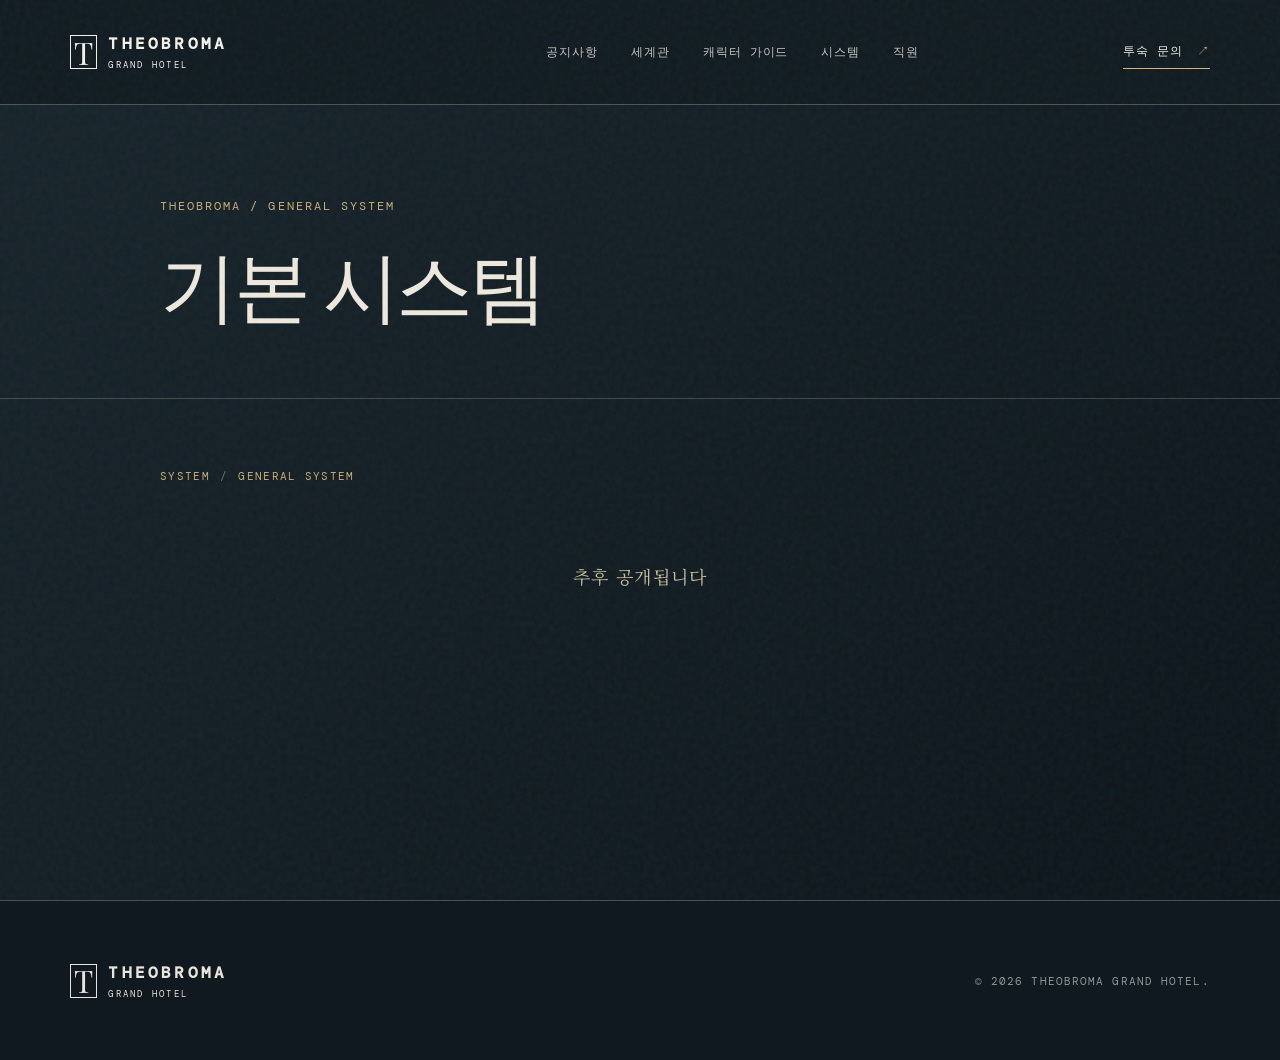
==== basic-system.html @ 0713b714 "Update guide directory and system navigation" ====
<!doctype html>
<html lang="ko">
  <head><meta charset="UTF-8" /><meta name="viewport" content="width=device-width, initial-scale=1.0" /><title>기본 시스템 | THEOBROMA</title><link rel="preconnect" href="https://fonts.googleapis.com" /><link rel="preconnect" href="https://fonts.gstatic.com" crossorigin /><link href="https://fonts.googleapis.com/css2?family=DM+Mono:wght@400;500&family=Noto+Serif+KR:wght@400;500;600;700&family=Playfair+Display:ital,wght@0,500;0,600;0,700;1,500&display=swap" rel="stylesheet" /><link rel="stylesheet" href="style.css" /></head>
  <body><div class="page-noise"></div><header class="site-header sub-header"><a class="brand" href="index.html"><span class="brand-mark">T</span><span class="brand-name">THEOBROMA</span><span class="brand-sub">GRAND HOTEL</span></a><button class="menu-toggle" aria-label="메뉴 열기" aria-expanded="false"><span></span><span></span></button><nav class="desktop-nav"><a href="notice.html">공지사항</a><a href="world.html">세계관</a><a href="system.html">시스템</a><a href="guests.html">직원</a></nav><a class="header-cta" href="https://x.com/H_Theobroma" target="_blank" rel="noreferrer">투숙 문의 <span>↗</span></a></header><main class="subpage"><section class="sub-hero"><p class="section-label">THEOBROMA / GENERAL SYSTEM</p><h1>기본 시스템</h1></section><section class="content-shell"><p class="sub-nav"><a href="system.html">SYSTEM</a><span>/</span>GENERAL SYSTEM</p><p class="staff-coming-soon">추후 공개됩니다</p></section></main><footer><a class="brand footer-brand" href="index.html"><span class="brand-mark">T</span><span class="brand-name">THEOBROMA</span><span class="brand-sub">GRAND HOTEL</span></a><p>© 2026 THEOBROMA GRAND HOTEL.</p></footer><script src="script.js"></script></body>
</html>
---- style.css ----
:root{--ink:#132027;--night:#101b21;--deep:#0b1419;--paper:#e9e3d7;--gold:#b99a63;--pale:#f4efe5;--line:rgba(234,229,218,.28)}*{box-sizing:border-box}html{scroll-behavior:smooth}body{margin:0;background:var(--paper);color:var(--ink);font-family:'Noto Serif KR',serif}.page-noise{position:fixed;inset:0;z-index:20;pointer-events:none;opacity:.045;background-image:url("data:image/svg+xml,%3Csvg viewBox='0 0 180 180' xmlns='http://www.w3.org/2000/svg'%3E%3Cfilter id='n'%3E%3CfeTurbulence type='fractalNoise' baseFrequency='.9' numOctaves='4' stitchTiles='stitch'/%3E%3C/filter%3E%3Crect width='100%25' height='100%25' filter='url(%23n)'/%3E%3C/svg%3E")}.site-header{height:105px;padding:0 5.5vw;display:flex;align-items:center;justify-content:space-between;position:absolute;z-index:4;width:100%;color:#f5f1e9;border-bottom:1px solid var(--line)}.sub-header{position:relative;background:var(--night)}.brand{text-decoration:none;color:inherit;display:grid;grid-template-columns:28px auto;column-gap:10px;align-items:center;line-height:1}.brand-mark{grid-row:1/3;font-family:'Playfair Display',serif;font-size:31px;border:1px solid currentColor;width:27px;height:34px;display:grid;place-items:center}.brand-name{font:600 15px 'DM Mono',monospace;letter-spacing:.2em}.brand-sub{font:400 7px 'DM Mono',monospace;letter-spacing:.25em;margin-top:5px}.desktop-nav{display:flex;gap:33px;margin-left:9vw}.desktop-nav a,.header-cta,footer a{font:400 11px 'DM Mono',monospace;letter-spacing:.08em;color:inherit;text-decoration:none}.desktop-nav a{opacity:.8}.header-cta{border-bottom:1px solid #cfb77c;padding:8px 0}.header-cta span{color:#cfb77c;margin-left:6px}.hero{height:min(810px,100vh);min-height:650px;position:relative;isolation:isolate;color:#f7f4ed;overflow:hidden;background:radial-gradient(ellipse at 72% 52%,#6b5131 0,#332c27 22%,transparent 47%),linear-gradient(112deg,#07131c 0%,#17232a 48%,#121a1e 100%)}.hero:before{content:'';position:absolute;inset:0;background:linear-gradient(90deg,rgba(4,11,17,.76),rgba(6,13,17,.24) 65%,rgba(4,11,17,.45)),linear-gradient(0deg,rgba(5,12,17,.76),transparent 38%);z-index:-1}.hero-architecture{position:absolute;right:-3vw;bottom:0;width:61vw;height:72%;display:flex;gap:1.15vw;align-items:end;opacity:.72;filter:drop-shadow(-20px 0 25px #04080b)}.hero-architecture:before{content:'';position:absolute;inset:0 0 0 3%;background:repeating-linear-gradient(90deg,transparent 0 6.2%,rgba(11,15,16,.9) 6.3% 7.5%),linear-gradient(90deg,#3c3a32,#1d2424 42%,#50432d 78%,#242827);clip-path:polygon(0 17%,7% 8%,13% 17%,17% 0,24% 17%,31% 7%,38% 17%,46% 1%,53% 17%,61% 7%,68% 17%,77% 2%,84% 17%,91% 7%,100% 16%,100% 100%,0 100%)}.hero-architecture i{height:65%;width:2.3%;z-index:1;margin-bottom:9%;background:#c49a55;box-shadow:0 0 11px #d7a956,0 0 25px #a87426;opacity:.7}.hero-architecture i:nth-child(2),.hero-architecture i:nth-child(5){height:48%}.hero-architecture i:nth-child(3){height:76%}.hero-glow{position:absolute;right:23%;bottom:-14%;width:35vw;height:35vw;border-radius:50%;background:#bd8950;filter:blur(90px);opacity:.16;z-index:-1}.hero-content{position:absolute;left:12.5vw;top:28.5%;z-index:1}.eyebrow,.section-label,.chapter-kicker{font:400 10px 'DM Mono',monospace;letter-spacing:.17em}.eyebrow{color:#d7c293;margin-bottom:24px}.hero h1,.intro-copy h2,.visit-section h2,.sub-hero h1{font:500 clamp(48px,6.5vw,94px)/.98 'Playfair Display',serif;letter-spacing:-.045em;margin:0}.hero h1 em,.intro-copy em,.visit-section em{font-weight:500}.hero-copy{font-size:14px;line-height:2;margin:31px 0;color:#dedbd2}.text-link{display:inline-flex;gap:25px;align-items:center;color:inherit;text-decoration:none;font:400 11px 'DM Mono',monospace;letter-spacing:.08em;border-bottom:1px solid currentColor;padding-bottom:9px}.text-link span{font-size:17px}.hero-bottom{position:absolute;bottom:27px;left:5.5vw;right:5.5vw;display:flex;justify-content:space-between;align-items:center;font:400 9px 'DM Mono',monospace;letter-spacing:.12em;color:#d4d0c8}.scroll-cue{display:flex;align-items:center;gap:10px}.scroll-cue span{width:48px;height:1px;background:#d4d0c8}.reservation{background:#16232b;color:#ece8dd;padding:30px 5.5vw 34px;display:flex;align-items:end;gap:7vw}.reservation-intro{min-width:180px;font:400 9px 'DM Mono',monospace;letter-spacing:.16em;color:#d5be8a}.ornament{font-size:19px}.reservation-grid{display:flex;flex:1;gap:24px}.field{color:#f4f0e7;text-decoration:none;border-bottom:1px solid rgba(255,255,255,.32);padding:6px 0 12px;flex:1;position:relative}.field small{display:block;font:400 8px 'DM Mono',monospace;letter-spacing:.12em;color:#b9c0bd;margin-bottom:7px}.field strong{font-weight:400;font-size:13px}.field span{position:absolute;right:2px;bottom:11px}.reserve-button{display:flex;align-items:center;justify-content:center;text-decoration:none;padding:0 24px;background:#c2a46d;color:#132029;font:500 10px 'DM Mono',monospace;letter-spacing:.1em;min-height:51px}.reserve-button span{font-size:15px;margin-left:12px}.intro-section{padding:148px 12.5vw 130px}.section-label{margin:0;color:#8a795c}.intro-copy{display:grid;grid-template-columns:1.5fr .62fr;gap:8vw;align-items:end;margin:35px 0 80px}.intro-copy h2{color:#15222a;font-size:clamp(39px,5.2vw,76px)}.intro-copy>p{font-size:14px;line-height:2;color:#595d59;margin:0 0 7px}.image-grid{display:grid;grid-template-columns:1.22fr .78fr;gap:22px}.feature-card{height:510px;position:relative;overflow:hidden;color:#f5f1e8;padding:24px;background-color:#283137;isolation:isolate;text-decoration:none}.feature-card:before{content:'';position:absolute;inset:0;z-index:-1;transition:transform .7s ease}.room-card:before{background:radial-gradient(ellipse at 55% 35%,rgba(209,177,121,.5),transparent 27%),linear-gradient(135deg,transparent 43%,rgba(22,18,15,.6)),repeating-linear-gradient(90deg,rgba(0,0,0,.11) 0 1px,transparent 1px 39px),linear-gradient(125deg,#18242a 5%,#5b4a37 46%,#1c282a 100%);transform:scale(1.01)}.salon-card:before{background:radial-gradient(ellipse at 50% 22%,rgba(237,189,91,.48),transparent 18%),repeating-linear-gradient(90deg,rgba(4,9,10,.32) 0 14px,transparent 15px 48px),linear-gradient(0deg,#111b20,#6d5031 57%,#242e2f)}.feature-card:hover:before{transform:scale(1.06)}.card-label{display:flex;gap:14px;align-items:center;font:400 9px 'DM Mono',monospace;letter-spacing:.13em}.card-label span{color:#d3b67b}.card-label b{font-weight:400}.card-title{position:absolute;bottom:27px;font:500 37px/.98 'Playfair Display',serif;letter-spacing:-.03em}.card-title i{font:300 20px 'DM Mono',monospace;color:#d5bc82;margin-left:13px;font-style:normal}.lore-section{background:#17242b;color:#eee9de;padding:115px 12.5vw 130px}.lore-heading{display:flex;justify-content:space-between;align-items:end;border-bottom:1px solid rgba(234,229,218,.3);padding-bottom:27px}.lore-heading .section-label{color:#d0b682}.lore-heading>p:last-child{font:500 22px 'Playfair Display',serif;margin:0;color:#ded4c3}.lore-grid{display:grid;grid-template-columns:repeat(3,1fr);gap:40px;padding-top:44px}.lore-grid article{border-top:1px solid rgba(234,229,218,.23);padding-top:18px}.lore-grid span{font:400 13px 'DM Mono',monospace;color:#c5a970}.lore-grid h3{font:500 25px 'Playfair Display',serif;margin:38px 0 15px}.lore-grid p{font-size:13px;line-height:2;color:#c4c7c1;margin:0}.quote-section{background:#b29461;color:#172229;text-align:center;padding:122px 20px;position:relative}.large-quote{font:500 120px/0 'Playfair Display',serif;color:#d8c49b;position:absolute;top:74px;left:50%;transform:translateX(-50%)}.quote-section p{font:500 clamp(30px,4vw,57px)/1.12 'Playfair Display',serif;letter-spacing:-.04em;position:relative}.quote-source{font:400 9px 'DM Mono',monospace;letter-spacing:.17em}.journal-section{padding:116px 12.5vw 130px}.section-heading{display:flex;justify-content:space-between;align-items:center;border-bottom:1px solid #bdb6a7;padding-bottom:23px}.dark-link{color:#202a2d}.journal-list a{color:#1d2a2d;text-decoration:none;display:grid;grid-template-columns:75px 1fr 110px 30px;align-items:center;padding:26px 0;border-bottom:1px solid #c9c2b4;transition:padding .3s}.journal-list a:hover{padding-left:12px;background:rgba(177,151,99,.08)}.journal-list span,.journal-list time{font:400 10px 'DM Mono',monospace;color:#8c8066}.journal-list p{font:500 24px 'Playfair Display',serif;margin:0;letter-spacing:-.02em}.journal-list b{font:400 18px 'DM Mono',monospace}.visit-section{text-align:center;background:#1a272e;color:#eee9de;padding:132px 20px}.visit-section .section-label{color:#cbb383}.visit-section h2{font-size:clamp(45px,6vw,82px);margin:35px 0}.address{font:400 10px/2 'DM Mono',monospace;letter-spacing:.13em;color:#c9c8c0;margin-bottom:30px}footer{background:#10191f;color:#e9e5dc;min-height:160px;padding:40px 5.5vw;display:flex;align-items:center;justify-content:space-between;border-top:1px solid #495157}footer p{font:400 8px 'DM Mono',monospace;letter-spacing:.1em;color:#909798}footer>div{display:flex;gap:16px}footer>div a{font-size:9px;color:#bbc0bd}.menu-toggle{display:none}.subpage{min-height:calc(100vh - 105px);background:linear-gradient(135deg,#17242b,#0c151b);color:#eee9de}.sub-hero{padding:92px 12.5vw 74px;border-bottom:1px solid rgba(234,229,218,.22)}.sub-hero .section-label,.chapter-kicker{color:#c9ad78}.sub-hero h1{margin:25px 0 0}.sub-hero>p:last-child{max-width:470px;font-size:14px;line-height:2;color:#c8c9c3;margin:27px 0 0}.content-shell{padding:70px 12.5vw 130px}.sub-nav{font:400 10px 'DM Mono',monospace;letter-spacing:.12em;color:#c9ad78;margin:0 0 45px}.sub-nav a{color:inherit;text-decoration:none}.sub-nav span{opacity:.55;margin:0 10px}.chapter{display:grid;grid-template-columns:100px minmax(0,640px);gap:5vw;padding:45px 0;border-top:1px solid rgba(234,229,218,.25)}.chapter-number{font:400 12px 'DM Mono',monospace;color:#c9ad78}.chapter h2,.rules-panel h2,.notice-list h2,.contact-panel h2{font:500 40px 'Playfair Display',serif;letter-spacing:-.035em;margin:17px 0}.chapter div>p:last-child{font-size:14px;line-height:2.05;color:#c8c9c3;margin:0}.chapter-reverse{margin-left:auto;grid-template-columns:100px minmax(0,640px);width:82%;border-bottom:0}.rules-panel,.contact-panel{margin-top:65px;background:#c0a16a;color:#16222a;padding:55px 6vw}.rules-panel .section-label{color:#4d473d}.rules-panel h2,.contact-panel h2{font-size:48px}.rules-panel ol{list-style:none;padding:0;margin:35px 0 0;border-top:1px solid rgba(22,34,42,.35)}.rules-panel li{padding:17px 0;border-bottom:1px solid rgba(22,34,42,.35);display:grid;grid-template-columns:180px 1fr;gap:25px;font-size:13px;line-height:1.8}.rules-panel li b{font-size:15px}.notice-list{border-top:1px solid rgba(234,229,218,.25)}.notice-list article{display:grid;grid-template-columns:75px 1fr auto;gap:20px;padding:33px 0;border-bottom:1px solid rgba(234,229,218,.25)}.notice-list>article>span,.notice-list b{font:400 10px 'DM Mono',monospace;color:#c9ad78}.notice-list b{align-self:center}.notice-list h2{font-size:31px;margin:12px 0}.notice-list div>p:last-child,.contact-panel>p:not(.section-label){font-size:13px;line-height:2;color:#c8c9c3;margin:0}.contact-panel{background:#e8e1d3}.contact-panel .section-label{color:#817052}.contact-panel>p:not(.section-label){color:#4b5554;margin-bottom:28px}
@media(max-width:760px){.site-header{height:79px;padding:0 6vw}.desktop-nav,.header-cta{display:none}.desktop-nav.is-open{display:flex;position:absolute;top:79px;left:0;right:0;padding:25px 7vw;background:#15222a;flex-direction:column;gap:20px;border-bottom:1px solid var(--line)}.menu-toggle{display:grid;gap:6px;border:0;background:none;padding:8px;color:#fff}.menu-toggle span{display:block;width:23px;height:1px;background:currentColor}.hero{min-height:690px}.hero-content{left:8vw;top:27%}.hero-architecture{width:110vw;right:-33vw;height:57%;opacity:.56}.hero-bottom{left:6vw;right:6vw}.hero-bottom>p:first-child,.hero-bottom>p:last-child{display:none}.reservation{padding:29px 7vw;display:block}.reservation-intro{margin-bottom:21px}.reservation-grid{display:grid;gap:16px}.reserve-button{height:49px;margin-top:4px}.intro-section,.journal-section,.lore-section,.content-shell{padding:88px 7vw}.intro-copy{display:block;margin:25px 0 48px}.intro-copy>p{margin-top:30px}.image-grid,.lore-grid{grid-template-columns:1fr;gap:13px}.feature-card{height:400px}.salon-card{height:300px}.lore-heading{display:block}.lore-heading>p:last-child{margin-top:25px}.lore-grid{padding-top:30px;gap:26px}.lore-grid h3{margin:20px 0 9px}.quote-section{padding:95px 18px}.section-heading{align-items:flex-start}.section-heading .text-link{font-size:8px;gap:9px}.journal-list a{grid-template-columns:34px 1fr 22px;gap:6px}.journal-list time{display:none}.journal-list p{font-size:18px}.visit-section{padding:91px 20px}footer{display:grid;gap:23px;padding:39px 7vw}.footer-brand{width:max-content}footer>div{gap:13px}.sub-header{height:79px}.subpage{min-height:calc(100vh - 79px)}.sub-hero{padding:72px 7vw 54px}.chapter,.chapter-reverse{grid-template-columns:38px 1fr;width:auto;gap:15px;padding:32px 0}.chapter h2,.notice-list h2{font-size:29px}.rules-panel,.contact-panel{margin-top:40px;padding:38px 7vw}.rules-panel h2,.contact-panel h2{font-size:37px}.rules-panel li{display:block}.rules-panel li span{display:block;margin-top:8px}.notice-list article{grid-template-columns:32px 1fr;gap:12px}.notice-list b{display:none}}
.content-placeholder{min-height:92px;border:1px dashed rgba(19,32,39,.45);background:rgba(255,255,255,.16);display:grid;place-items:center;padding:20px;color:#82745c;font:400 9px 'DM Mono',monospace;letter-spacing:.16em;text-align:center}.hero-placeholder{width:min(370px,76vw);margin:31px 0;background:rgba(255,255,255,.04);border-color:rgba(245,241,233,.42);color:#ded1b2}.light-placeholder{border-color:rgba(234,229,218,.38);background:rgba(255,255,255,.025);color:#cbbd9d}.dark-placeholder{border-color:rgba(22,34,42,.4);color:#4d473d;background:rgba(255,255,255,.13)}.quote-placeholder{max-width:550px;margin:28px auto 36px;min-height:130px}.visit-placeholder{max-width:430px;margin:0 auto 30px}.lore-heading .content-placeholder{width:260px;min-height:62px}.system-grid{display:grid;grid-template-columns:repeat(2,1fr);gap:20px}.system-grid article{padding:27px;border:1px solid rgba(234,229,218,.25);min-height:280px}.system-grid article>span{font:400 10px 'DM Mono',monospace;color:#c9ad78}.system-grid h2{font:500 29px 'Playfair Display',serif;margin:45px 0 20px}.quick-links{display:flex;gap:15px;margin-top:40px}.quick-links a{flex:1;background:#c0a16a;color:#16222a;padding:21px 25px;text-decoration:none;font:500 11px 'DM Mono',monospace;letter-spacing:.08em;display:flex;justify-content:space-between}.directory-grid{display:grid;grid-template-columns:repeat(4,1fr);gap:16px}.directory-grid a{display:block;text-decoration:none;color:#eee9de;border:1px solid rgba(234,229,218,.22);padding:17px;transition:transform .25s,background .25s}.directory-grid a:hover{transform:translateY(-5px);background:rgba(255,255,255,.06)}.directory-grid>a>span{font:400 9px 'DM Mono',monospace;color:#c9ad78;letter-spacing:.1em}.portrait-placeholder,.profile-photo{margin:16px 0 20px;aspect-ratio:4/5;background:linear-gradient(145deg,#6c5536,#1b292e 58%,#0e191e);border:1px solid rgba(234,229,218,.24);display:grid;place-items:center;text-align:center;font:400 10px/1.7 'DM Mono',monospace;letter-spacing:.15em;color:#d4c29c}.directory-grid h2{font:500 25px 'Playfair Display',serif;margin:0 0 5px}.directory-grid p{margin:0;font-size:12px;color:#bfc3bd}.profile-page h1{font:500 clamp(44px,6vw,80px)/1 'Playfair Display',serif;margin:18px 0 28px}.profile-head{display:grid;grid-template-columns:minmax(230px,350px) 1fr;gap:7vw;align-items:center;padding-bottom:65px;border-bottom:1px solid rgba(234,229,218,.25)}.profile-photo{margin:0;min-height:430px}.profile-head .content-placeholder{max-width:420px}.profile-details{display:grid;grid-template-columns:1fr 1fr;gap:25px;padding-top:55px}.profile-details section>.chapter-kicker{margin:0 0 14px}.tall-placeholder{min-height:300px}
@media(max-width:760px){.system-grid,.directory-grid,.profile-details{grid-template-columns:1fr}.quick-links{display:grid}.profile-head{grid-template-columns:1fr;gap:28px}.profile-photo{min-height:340px}.lore-heading .content-placeholder{margin-top:20px;width:100%}}

/* Type rhythm: keep multi-line display copy open and readable. */
.hero h1,
.sub-hero h1{line-height:1.08}
.intro-copy h2{line-height:1.16}
.card-title{line-height:1.28}
.visit-section h2{line-height:1.14}
.quote-section p{line-height:1.24}
.chapter h2,
.rules-panel h2,
.notice-list h2,
.contact-panel h2,
.profile-page h1{line-height:1.22}
.content-placeholder{line-height:1.75}
.eyebrow,
.section-label,
.chapter-kicker,
.card-label,
.quote-source{line-height:1.6}

@media(max-width:760px){
  .hero h1,.sub-hero h1{line-height:1.12}
  .intro-copy h2{line-height:1.2}
  .card-title{line-height:1.32}
  .visit-section h2{line-height:1.18}
}

/* Staff directory: live profile records and status display. */
.guest-directory-shell{padding-top:54px}.directory-heading{display:flex;align-items:flex-start;justify-content:space-between;gap:24px;margin-bottom:42px}.directory-heading .sub-nav{margin:0}.directory-count{margin:0;color:#c9ad78;font:400 11px/1.6 'DM Mono',monospace;letter-spacing:.12em}.guest-directory-grid{display:grid;grid-template-columns:repeat(4,minmax(0,1fr));gap:18px}.directory-loading,.directory-error{grid-column:1/-1;margin:0;padding:50px 20px;border:1px solid rgba(234,229,218,.22);color:#c8c9c3;text-align:center;font-size:16px}.directory-error{color:#efb0a9}.guest-record-card{width:100%;padding:16px;border:1px solid rgba(234,229,218,.24);background:transparent;color:#eee9de;text-align:left;cursor:pointer;transition:transform .25s ease,background .25s ease,border-color .25s ease}.guest-record-card:hover{transform:translateY(-6px);background:rgba(255,255,255,.06);border-color:#c9ad78}.guest-record-label,.guest-record-open{display:block;font:400 10px/1.5 'DM Mono',monospace;letter-spacing:.1em;color:#c9ad78}.guest-record-image{display:grid;place-items:center;aspect-ratio:4/5;margin:16px 0 20px;overflow:hidden;background:linear-gradient(145deg,#6c5536,#1b292e 58%,#0e191e);border:1px solid rgba(234,229,218,.24);color:#d4c29c;text-align:center;font:400 10px/1.7 'DM Mono',monospace;letter-spacing:.15em}.guest-record-image img{width:100%;height:100%;object-fit:cover;transition:transform .4s ease}.guest-record-card:hover img{transform:scale(1.05)}.guest-record-card strong{display:block;min-height:2.6em;font:500 29px/1.18 'Playfair Display','Noto Serif KR',serif;letter-spacing:-.025em}.guest-record-open{display:flex;justify-content:space-between;margin-top:19px;padding-top:12px;border-top:1px solid rgba(234,229,218,.2)}.guest-record-open i{font-style:normal;font-size:15px}.guest-profile-view{animation:guestProfileEnter .35s ease}.guest-back{margin:0 0 32px;padding:0 0 9px;border:0;border-bottom:1px solid #c9ad78;background:none;color:#e8e1d3;cursor:pointer;font:400 12px 'DM Mono',monospace;letter-spacing:.08em}.guest-profile-layout{display:grid;grid-template-columns:minmax(210px,280px) minmax(0,1fr);gap:6vw;align-items:start}.guest-profile-aside{position:sticky;top:24px}.guest-profile-portrait{display:grid;place-items:center;overflow:hidden;aspect-ratio:2/3;border:1px solid #c9ad78;background:linear-gradient(145deg,#6c5536,#1b292e 58%,#0e191e);color:#d4c29c;text-align:center;font:400 12px/1.7 'DM Mono',monospace;letter-spacing:.15em}.guest-profile-portrait img{width:100%;height:100%;object-fit:cover}.guest-stats{margin-top:16px;padding:21px;background:rgba(4,12,16,.3);border:1px solid rgba(234,229,218,.22)}.guest-stats .chapter-kicker{margin:0 0 13px}.guest-stats dl{margin:0}.guest-stats dl>div{display:flex;justify-content:space-between;align-items:baseline;padding:9px 0;border-top:1px solid rgba(234,229,218,.14)}.guest-stats dt{color:#c8c9c3;font-size:16px}.guest-stats dd{margin:0;color:#d3b67b;font:500 23px 'Playfair Display',serif}.guest-profile-title{display:flex;justify-content:space-between;align-items:end;gap:22px;padding:0 0 24px;border-bottom:1px solid rgba(234,229,218,.3)}.guest-profile-title .chapter-kicker{margin:0 0 12px}.guest-profile-title h2{margin:0;color:#f2ede2;font:500 clamp(44px,6vw,76px)/1.1 'Playfair Display','Noto Serif KR',serif;letter-spacing:-.04em}.guest-profile-mark{color:#c9ad78;text-align:right;font:400 9px/1.6 'DM Mono',monospace;letter-spacing:.15em}.guest-profile-document{min-height:520px;margin-top:25px;padding:38px;background:rgba(4,12,16,.3);border:1px solid rgba(234,229,218,.2);color:#e2ded4;font-size:17px;line-height:1.9;overflow-wrap:anywhere}.guest-profile-document p{margin:0 0 17px;word-break:keep-all}.guest-profile-document h1,.guest-profile-document h2,.guest-profile-document h3{margin:36px 0 17px;padding-bottom:10px;border-bottom:1px dashed rgba(201,173,120,.55);color:#d3b67b;font:500 1.55em 'Playfair Display','Noto Serif KR',serif}.guest-profile-document h1:first-child,.guest-profile-document h2:first-child,.guest-profile-document h3:first-child{margin-top:0}.guest-profile-document strong,.guest-profile-document b{color:#f0d895}.guest-profile-document a{color:#a8ccec}.guest-profile-document img{display:block;max-width:100%;height:auto;margin:17px auto;border:1px solid rgba(234,229,218,.25)}.guest-profile-document table{width:100%;margin:22px 0;border-collapse:collapse}.guest-profile-document th,.guest-profile-document td{padding:12px;border:1px solid rgba(234,229,218,.24);text-align:left}.guest-document-loading{color:#c8c9c3;text-align:center}.guest-document-error{color:#efb0a9;text-align:center}@keyframes guestProfileEnter{from{opacity:0;transform:translateY(10px)}to{opacity:1;transform:translateY(0)}}
@media(max-width:900px){.guest-directory-grid{grid-template-columns:repeat(2,minmax(0,1fr))}.guest-profile-layout{grid-template-columns:190px minmax(0,1fr);gap:30px}.guest-profile-document{padding:28px}}
@media(max-width:760px){.guest-directory-shell{padding-top:36px}.directory-heading{display:block;margin-bottom:28px}.directory-count{margin-top:16px}.guest-directory-grid{grid-template-columns:1fr;gap:13px}.guest-record-card{display:grid;grid-template-columns:92px 1fr;column-gap:16px;align-items:center}.guest-record-label{grid-column:1/-1}.guest-record-image{grid-column:1;margin:15px 0 0}.guest-record-card strong{grid-column:2;grid-row:2;font-size:28px}.guest-record-open{grid-column:2;grid-row:3;align-self:end;margin:0;padding-top:10px}.guest-profile-layout{grid-template-columns:1fr}.guest-profile-aside{position:static;display:grid;grid-template-columns:120px 1fr;gap:14px}.guest-profile-portrait{aspect-ratio:4/5}.guest-stats{margin:0;padding:16px}.guest-stats .chapter-kicker{font-size:11px}.guest-stats dl{display:grid;grid-template-columns:1fr 1fr;column-gap:14px}.guest-stats dl>div{padding:5px 0}.guest-stats dt{font-size:14px}.guest-stats dd{font-size:19px}.guest-profile-title{align-items:start}.guest-profile-mark{display:none}.guest-profile-document{min-height:350px;margin-top:18px;padding:23px 18px;font-size:16px}.guest-back{font-size:11px}}

.guide-grid article:last-child{grid-column:1/-1;min-height:230px}

@media(max-width:760px){
  .guide-grid article:last-child{grid-column:auto}
}

/* Improved readability for navigation, labels, and supporting copy. */
.brand-name{font-size:16px}.brand-sub{font-size:9px}.desktop-nav a,.header-cta,footer a,.text-link{font-size:14px}.eyebrow,.section-label,.chapter-kicker{font-size:12px}.hero-bottom,.reservation-intro,.card-label,.sub-nav{font-size:11px}.field small{font-size:11px}.reserve-button{font-size:12px}.journal-list span,.journal-list time{font-size:11px}footer p{font-size:11px}footer>div a{font-size:11px}.content-placeholder{font-size:11px}.directory-grid>a>span,.system-grid article>span{font-size:11px}.quick-links a{font-size:12px}.hero-copy,.intro-copy>p,.lore-grid p,.chapter div>p:last-child,.notice-list div>p:last-child,.contact-panel>p:not(.section-label),.directory-grid p{font-size:14px}
@media(min-width:761px){.reservation-grid{justify-content:flex-end}.reservation-grid .reservation-field,.reservation-grid .application-field{flex:0 0 185px;margin-left:0}}
@media(min-width:761px){.hero h1,.intro-copy h2,.visit-section h2,.sub-hero h1{font-size:clamp(48px,6vw,88px)}.card-title{font-size:36px}.chapter h2,.rules-panel h2,.notice-list h2,.contact-panel h2{font-size:39px}.directory-grid h2{font-size:25px}}

/* Keep supporting copy intact; tighten only the top navigation. */
.desktop-nav a,.header-cta{font-size:12px}

/* Keep breathing room between the hero title and the application link. */
.hero-content .text-link{margin-top:38px}

.staff-coming-soon{margin:80px 0 140px;color:#cbbd9d;text-align:center;font:400 18px 'Noto Serif KR',serif;letter-spacing:.06em}

.system-choice-card{display:block;min-height:280px;padding:27px;border:1px solid rgba(234,229,218,.25);color:#eee9de;text-decoration:none;transition:transform .25s,background .25s}
.system-choice-card:hover{transform:translateY(-5px);background:rgba(255,255,255,.06)}
.system-choice-card>span{font:400 11px 'DM Mono',monospace;color:#c9ad78}
.system-choice-card h2{font:500 29px 'Playfair Display',serif;margin:45px 0 20px}
.system-choice-card p{margin:0;color:#c8c9c3;font:400 12px 'DM Mono',monospace;letter-spacing:.08em}
.system-choice-card i{float:right;font-size:18px;font-style:normal;color:#c9ad78}

/* Direct links for community questions and chat. */
.quote-section{background:#b29461;color:#172229;padding:86px 20px}
.community-link-buttons{display:flex;justify-content:center;gap:16px;position:relative}
.community-link-button{min-width:220px;display:flex;align-items:center;justify-content:space-between;border:0;border-bottom:1px solid rgba(58,42,28,.65);background:transparent;color:#3a2a1c;padding:8px 2px 12px;font:400 16px 'Noto Serif KR',serif;letter-spacing:0;text-decoration:none;cursor:pointer;transition:padding .2s,opacity .2s}
.community-link-button:hover{padding-left:8px;opacity:.76}
.community-link-button span{margin-left:12px;font-size:16px}
@media(max-width:760px){.community-link-buttons{display:grid;gap:12px}.community-link-button{min-width:0;width:100%}}
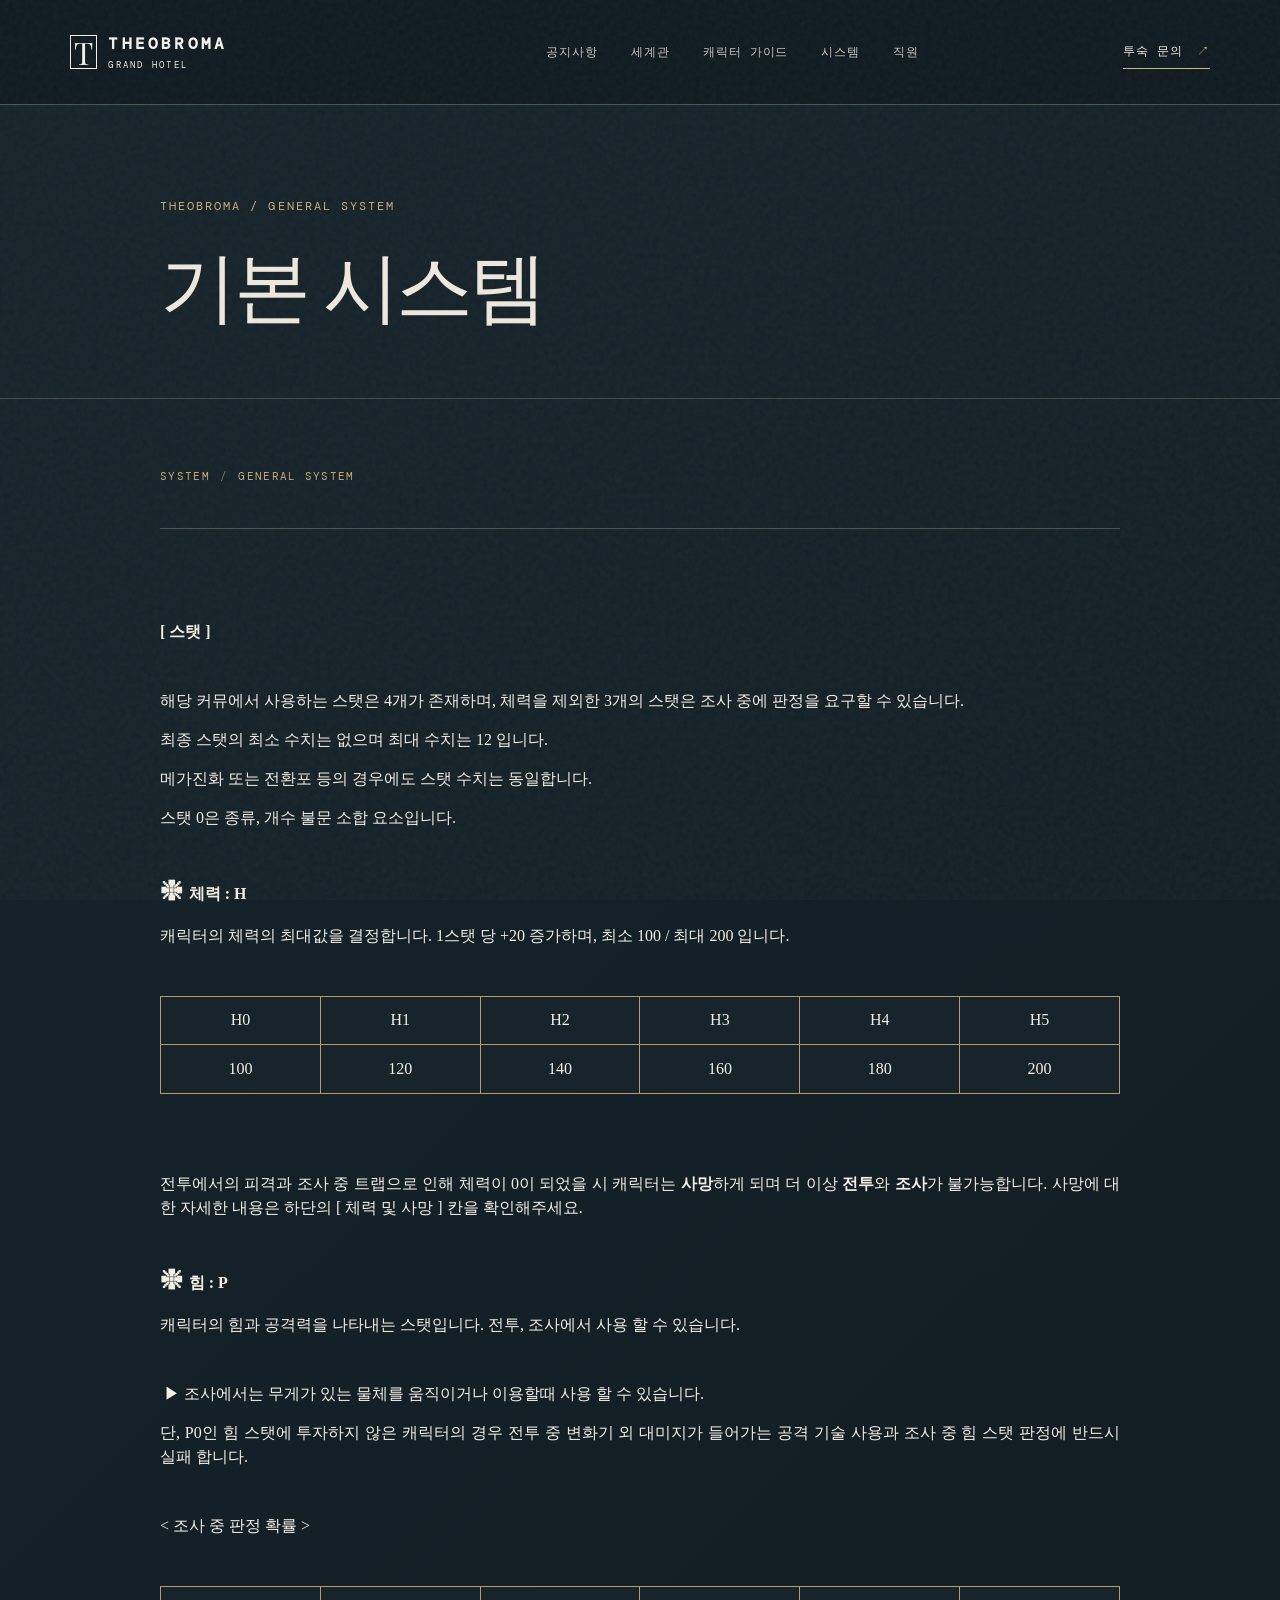
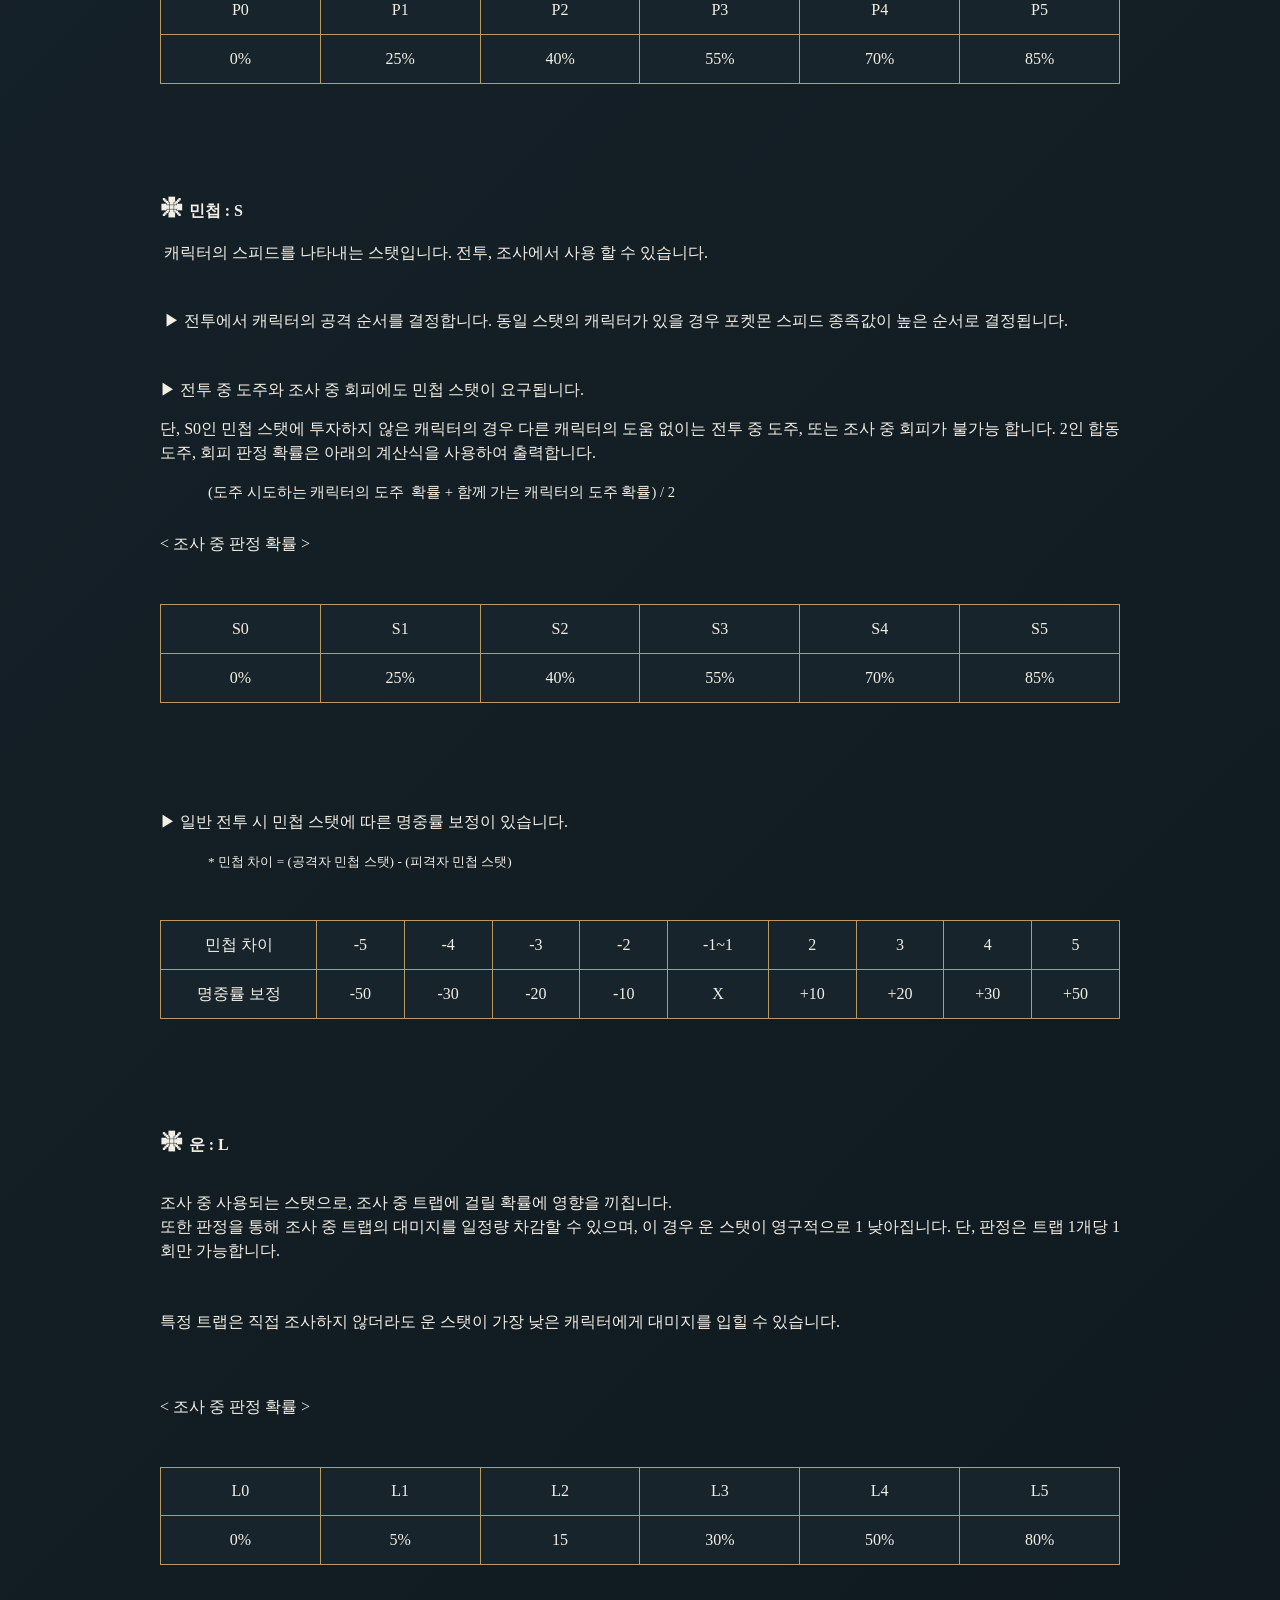
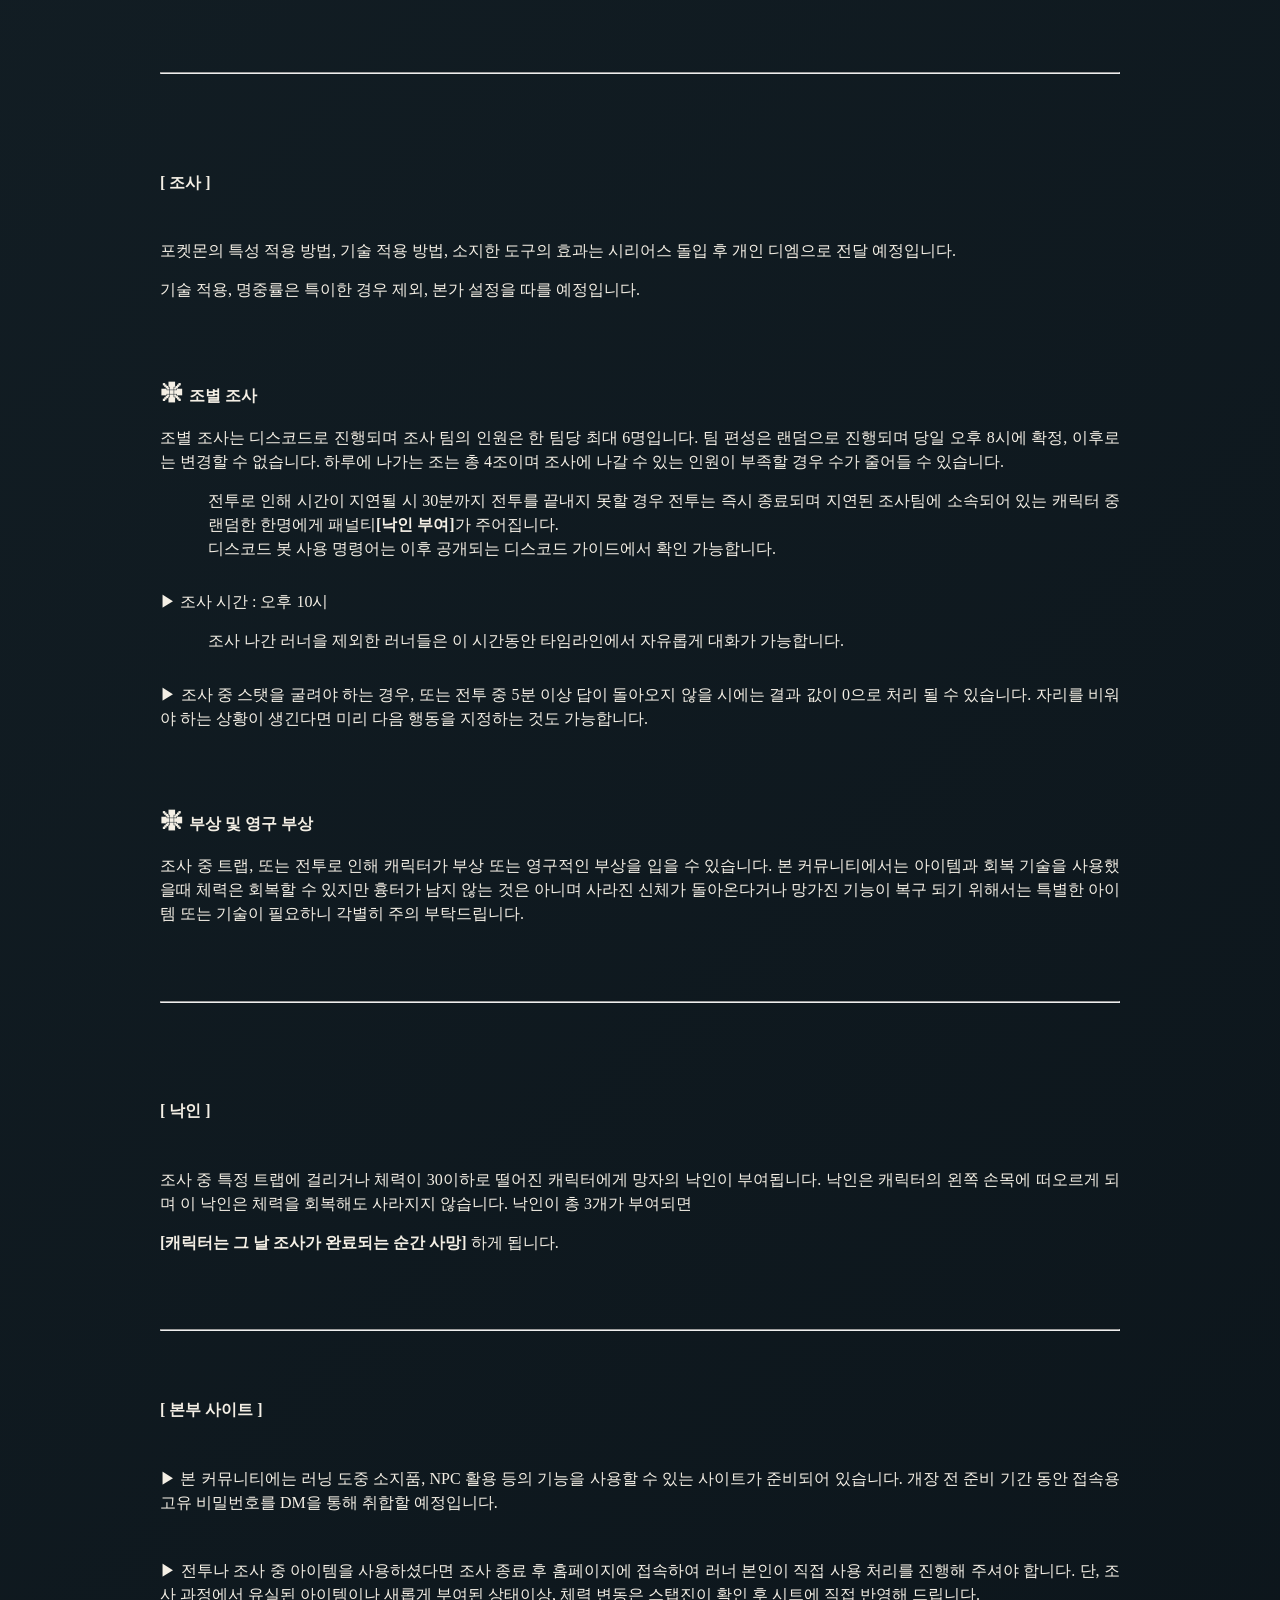
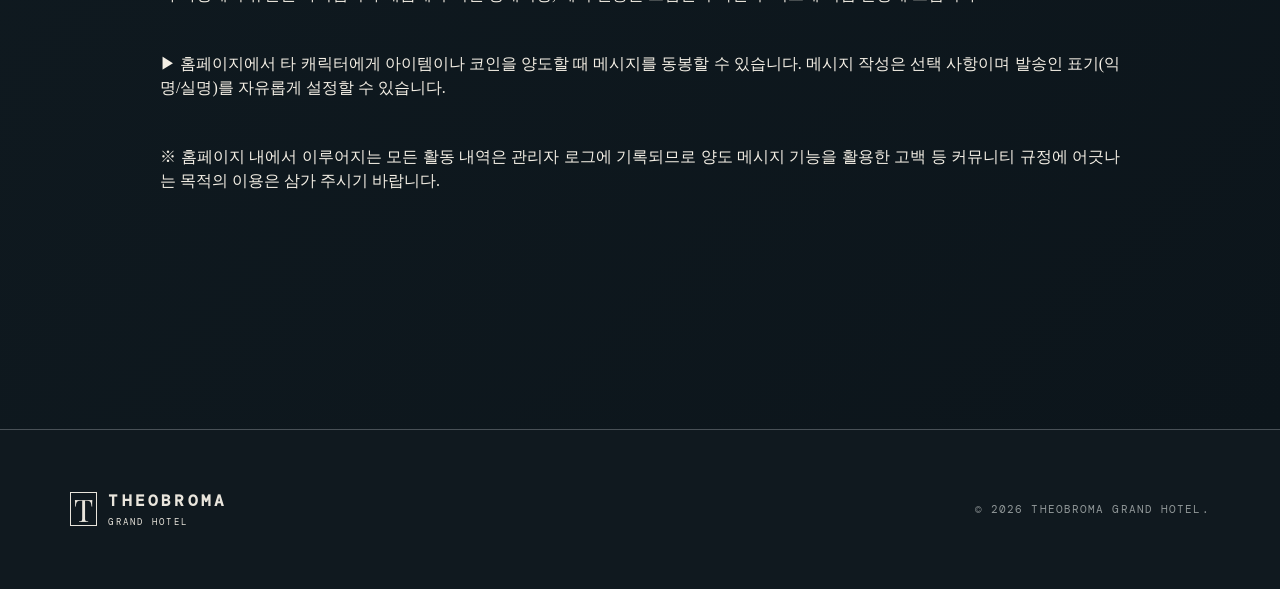
==== commit 1fa074d4: "Add general and battle system content" ====
--- a/basic-system.html
+++ b/basic-system.html
@@ -1,5 +1,38 @@
 <!doctype html>
 <html lang="ko">
-  <head><meta charset="UTF-8" /><meta name="viewport" content="width=device-width, initial-scale=1.0" /><title>기본 시스템 | THEOBROMA</title><link rel="preconnect" href="https://fonts.googleapis.com" /><link rel="preconnect" href="https://fonts.gstatic.com" crossorigin /><link href="https://fonts.googleapis.com/css2?family=DM+Mono:wght@400;500&family=Noto+Serif+KR:wght@400;500;600;700&family=Playfair+Display:ital,wght@0,500;0,600;0,700;1,500&display=swap" rel="stylesheet" /><link rel="stylesheet" href="style.css" /></head>
-  <body><div class="page-noise"></div><header class="site-header sub-header"><a class="brand" href="index.html"><span class="brand-mark">T</span><span class="brand-name">THEOBROMA</span><span class="brand-sub">GRAND HOTEL</span></a><button class="menu-toggle" aria-label="메뉴 열기" aria-expanded="false"><span></span><span></span></button><nav class="desktop-nav"><a href="notice.html">공지사항</a><a href="world.html">세계관</a><a href="system.html">시스템</a><a href="guests.html">직원</a></nav><a class="header-cta" href="https://x.com/H_Theobroma" target="_blank" rel="noreferrer">투숙 문의 <span>↗</span></a></header><main class="subpage"><section class="sub-hero"><p class="section-label">THEOBROMA / GENERAL SYSTEM</p><h1>기본 시스템</h1></section><section class="content-shell"><p class="sub-nav"><a href="system.html">SYSTEM</a><span>/</span>GENERAL SYSTEM</p><p class="staff-coming-soon">추후 공개됩니다</p></section></main><footer><a class="brand footer-brand" href="index.html"><span class="brand-mark">T</span><span class="brand-name">THEOBROMA</span><span class="brand-sub">GRAND HOTEL</span></a><p>© 2026 THEOBROMA GRAND HOTEL.</p></footer><script src="script.js"></script></body>
+  <head>
+    <meta charset="UTF-8" />
+    <meta name="viewport" content="width=device-width, initial-scale=1.0" />
+    <title>기본 시스템 | THEOBROMA</title>
+    <link rel="preconnect" href="https://fonts.googleapis.com" />
+    <link rel="preconnect" href="https://fonts.gstatic.com" crossorigin />
+    <link href="https://fonts.googleapis.com/css2?family=DM+Mono:wght@400;500&family=Noto+Serif+KR:wght@400;500;600;700&family=Playfair+Display:ital,wght@0,500;0,600;0,700;1,500&display=swap" rel="stylesheet" />
+    <link rel="stylesheet" href="style.css" />
+    <style>
+      .basic-system-manual-content { border-top: 1px solid rgba(234, 229, 218, .25); padding: 32px 0; }
+      .basic-system-static-content { color: #e7e2d8; font-size: 15px; line-height: 2; }
+      .basic-system-static-content p { margin: 0 0 1em; }
+      .basic-system-static-content table { width: 100%; margin: 3rem 0; border-collapse: collapse; background: transparent; }
+      .basic-system-static-content td, .basic-system-static-content th { padding: 11px 14px; border: 1px solid #b99a63; background: #17242b !important; vertical-align: middle !important; }
+      .basic-system-static-content td p, .basic-system-static-content th p { margin-bottom: 0; line-height: 2.15 !important; }
+      .basic-system-static-content td p + p, .basic-system-static-content th p + p { margin-top: .75em; }
+      .basic-system-static-content a { color: #e9d4a6; }
+    </style>
+  </head>
+  <body>
+    <div class="page-noise"></div>
+    <header class="site-header sub-header">
+      <a class="brand" href="index.html"><span class="brand-mark">T</span><span class="brand-name">THEOBROMA</span><span class="brand-sub">GRAND HOTEL</span></a>
+      <button class="menu-toggle" aria-label="메뉴 열기" aria-expanded="false"><span></span><span></span></button>
+      <nav class="desktop-nav"><a href="notice.html">공지사항</a><a href="world.html">세계관</a><a href="system.html">시스템</a><a href="guests.html">직원</a></nav>
+      <a class="header-cta" href="https://x.com/H_Theobroma" target="_blank" rel="noreferrer">투숙 문의 <span>↗</span></a>
+    </header>
+    <main class="subpage">
+      <section class="sub-hero"><p class="section-label">THEOBROMA / GENERAL SYSTEM</p><h1>기본 시스템</h1></section>
+      <section class="content-shell"><p class="sub-nav"><a href="system.html">SYSTEM</a><span>/</span>GENERAL SYSTEM</p><article class="basic-system-manual-content basic-system-static-content" id="basic-system-static"></article></section>
+    </main>
+    <footer><a class="brand footer-brand" href="index.html"><span class="brand-mark">T</span><span class="brand-name">THEOBROMA</span><span class="brand-sub">GRAND HOTEL</span></a><p>© 2026 THEOBROMA GRAND HOTEL.</p></footer>
+    <script src="script.js"></script>
+    <script src="basic-system-static.js"></script>
+  </body>
 </html>
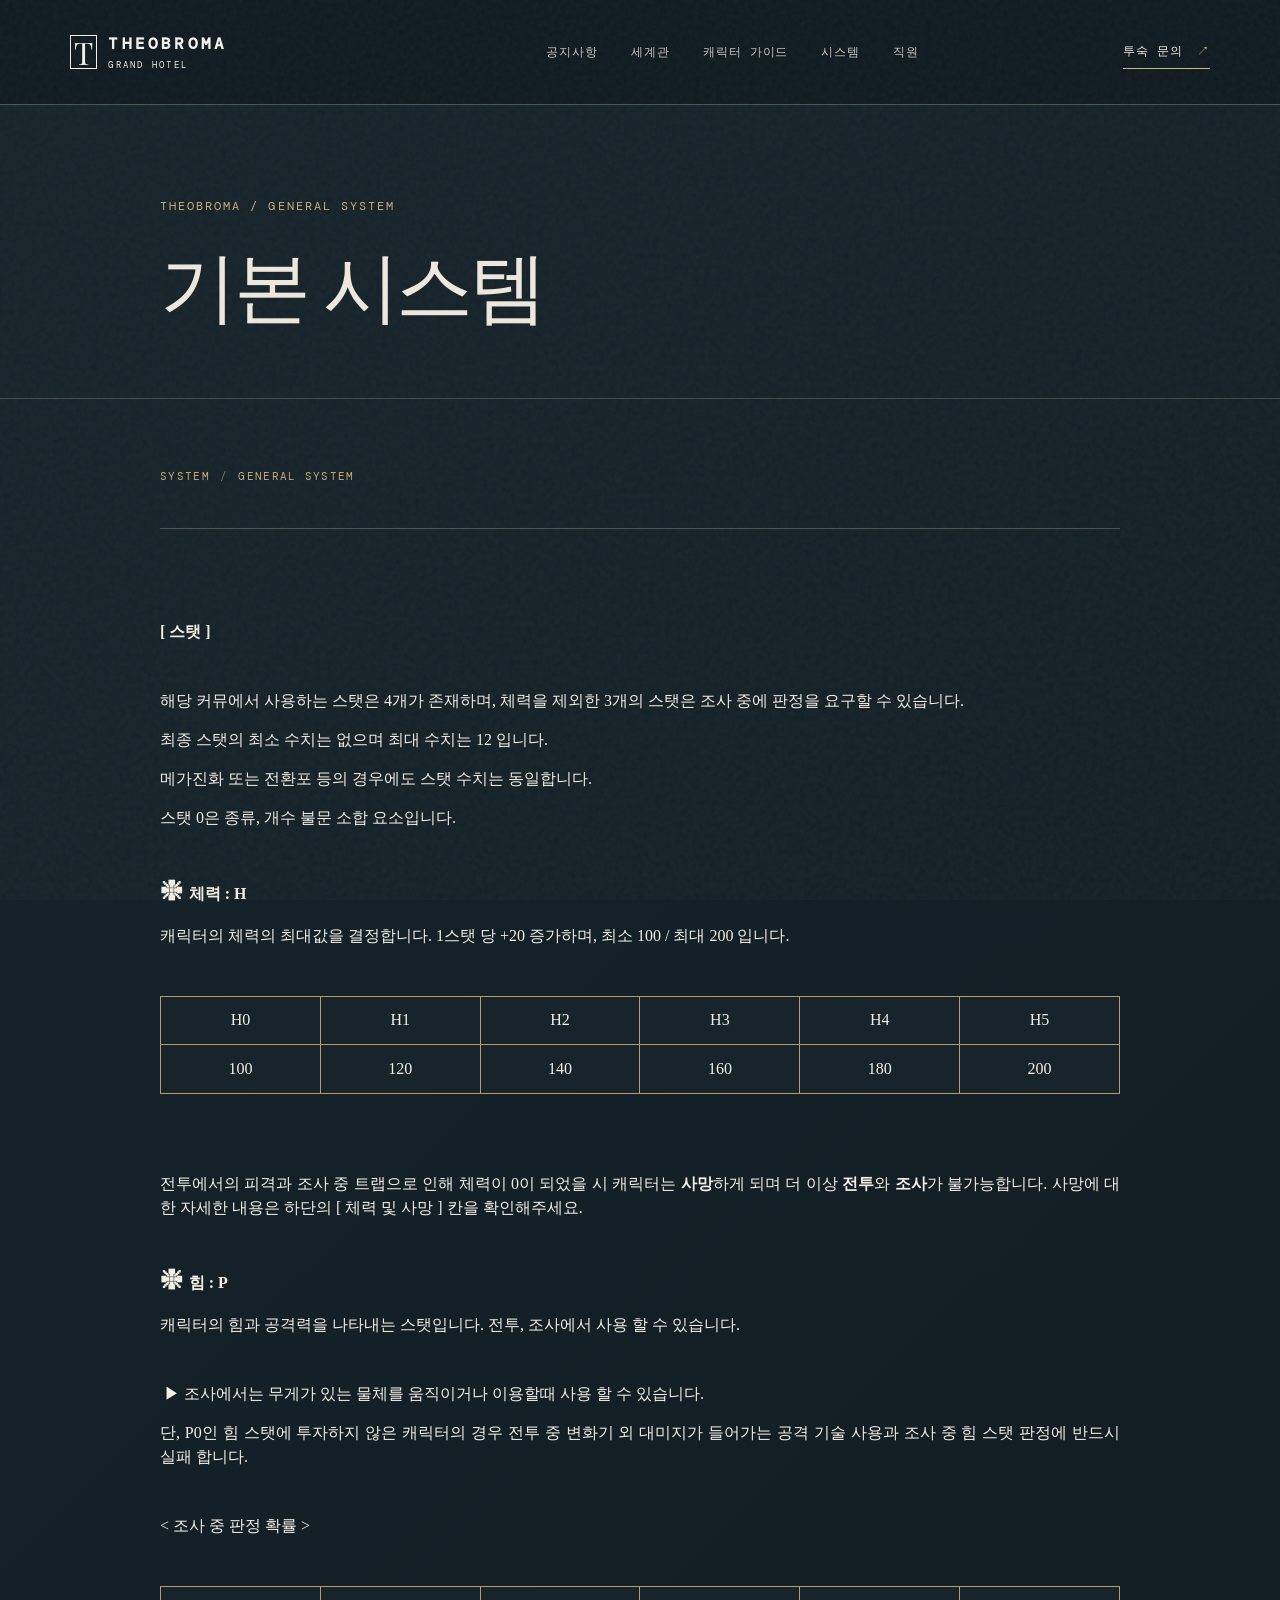
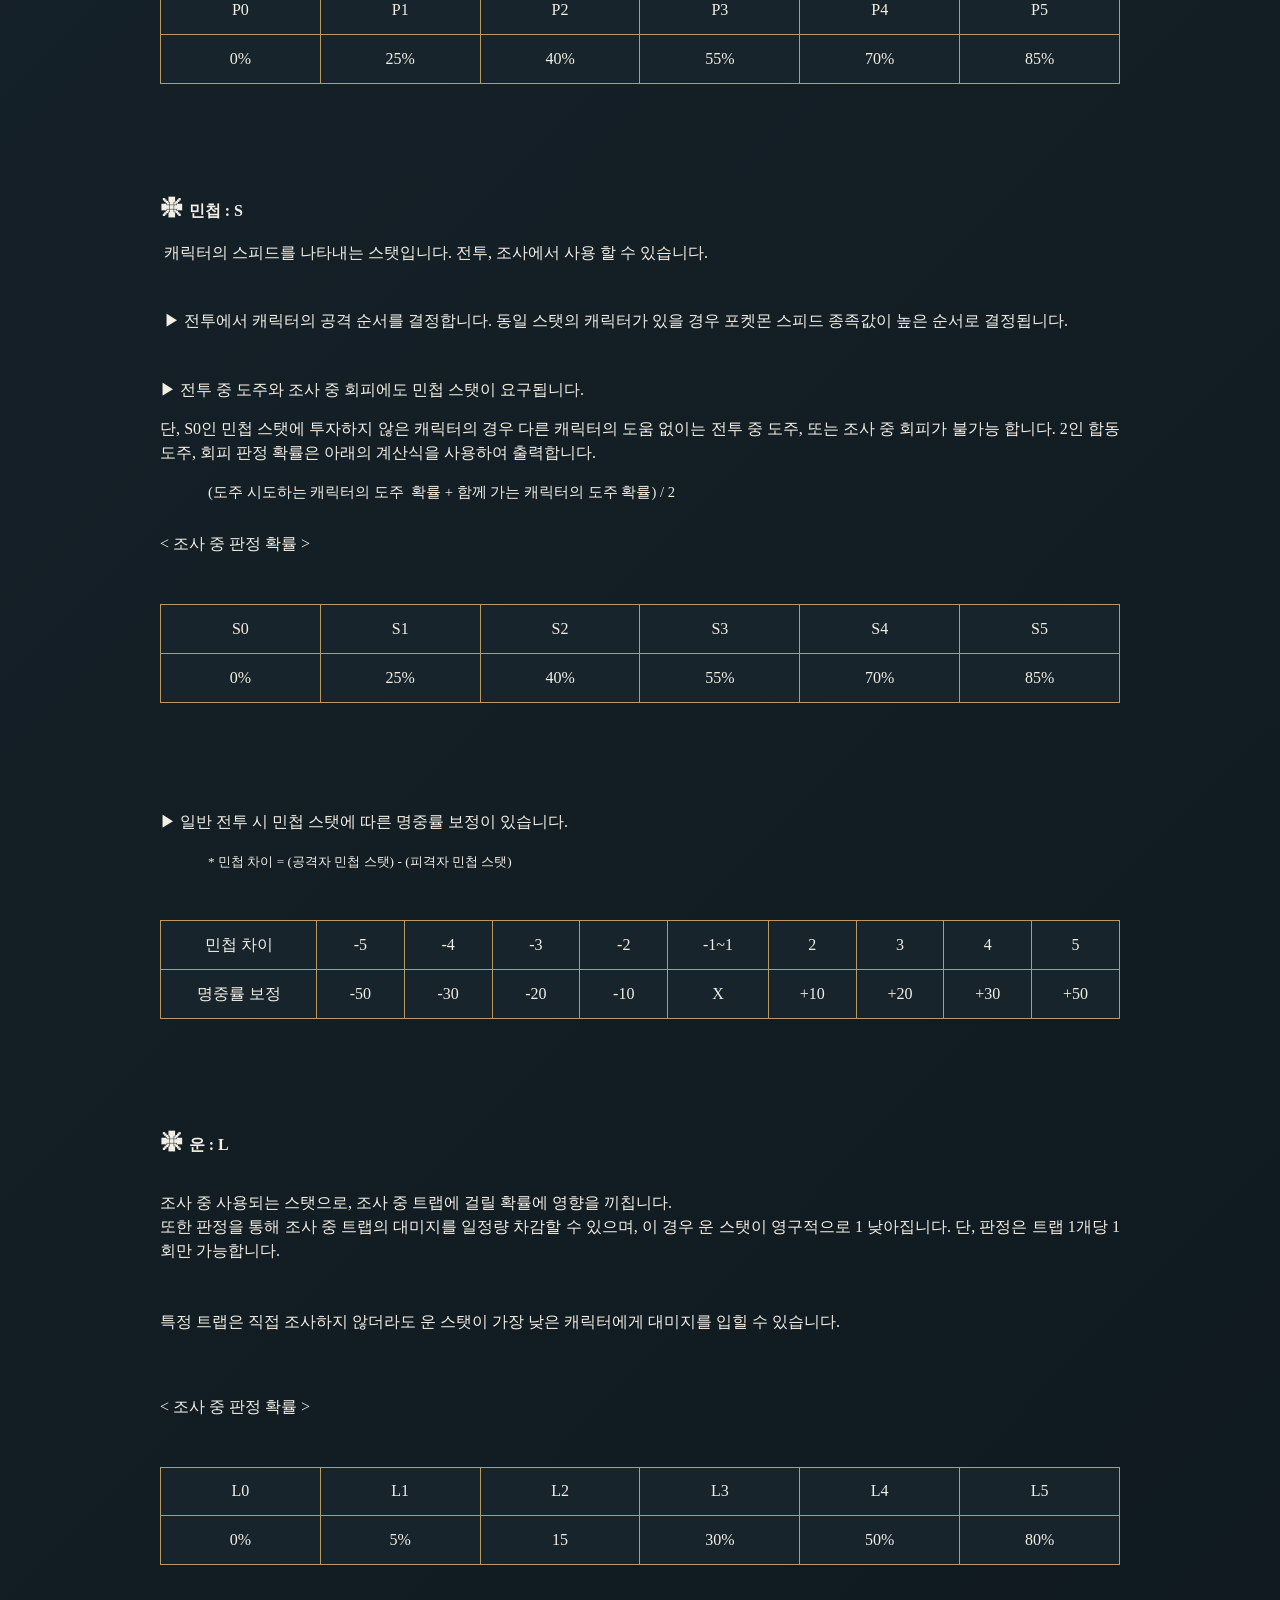
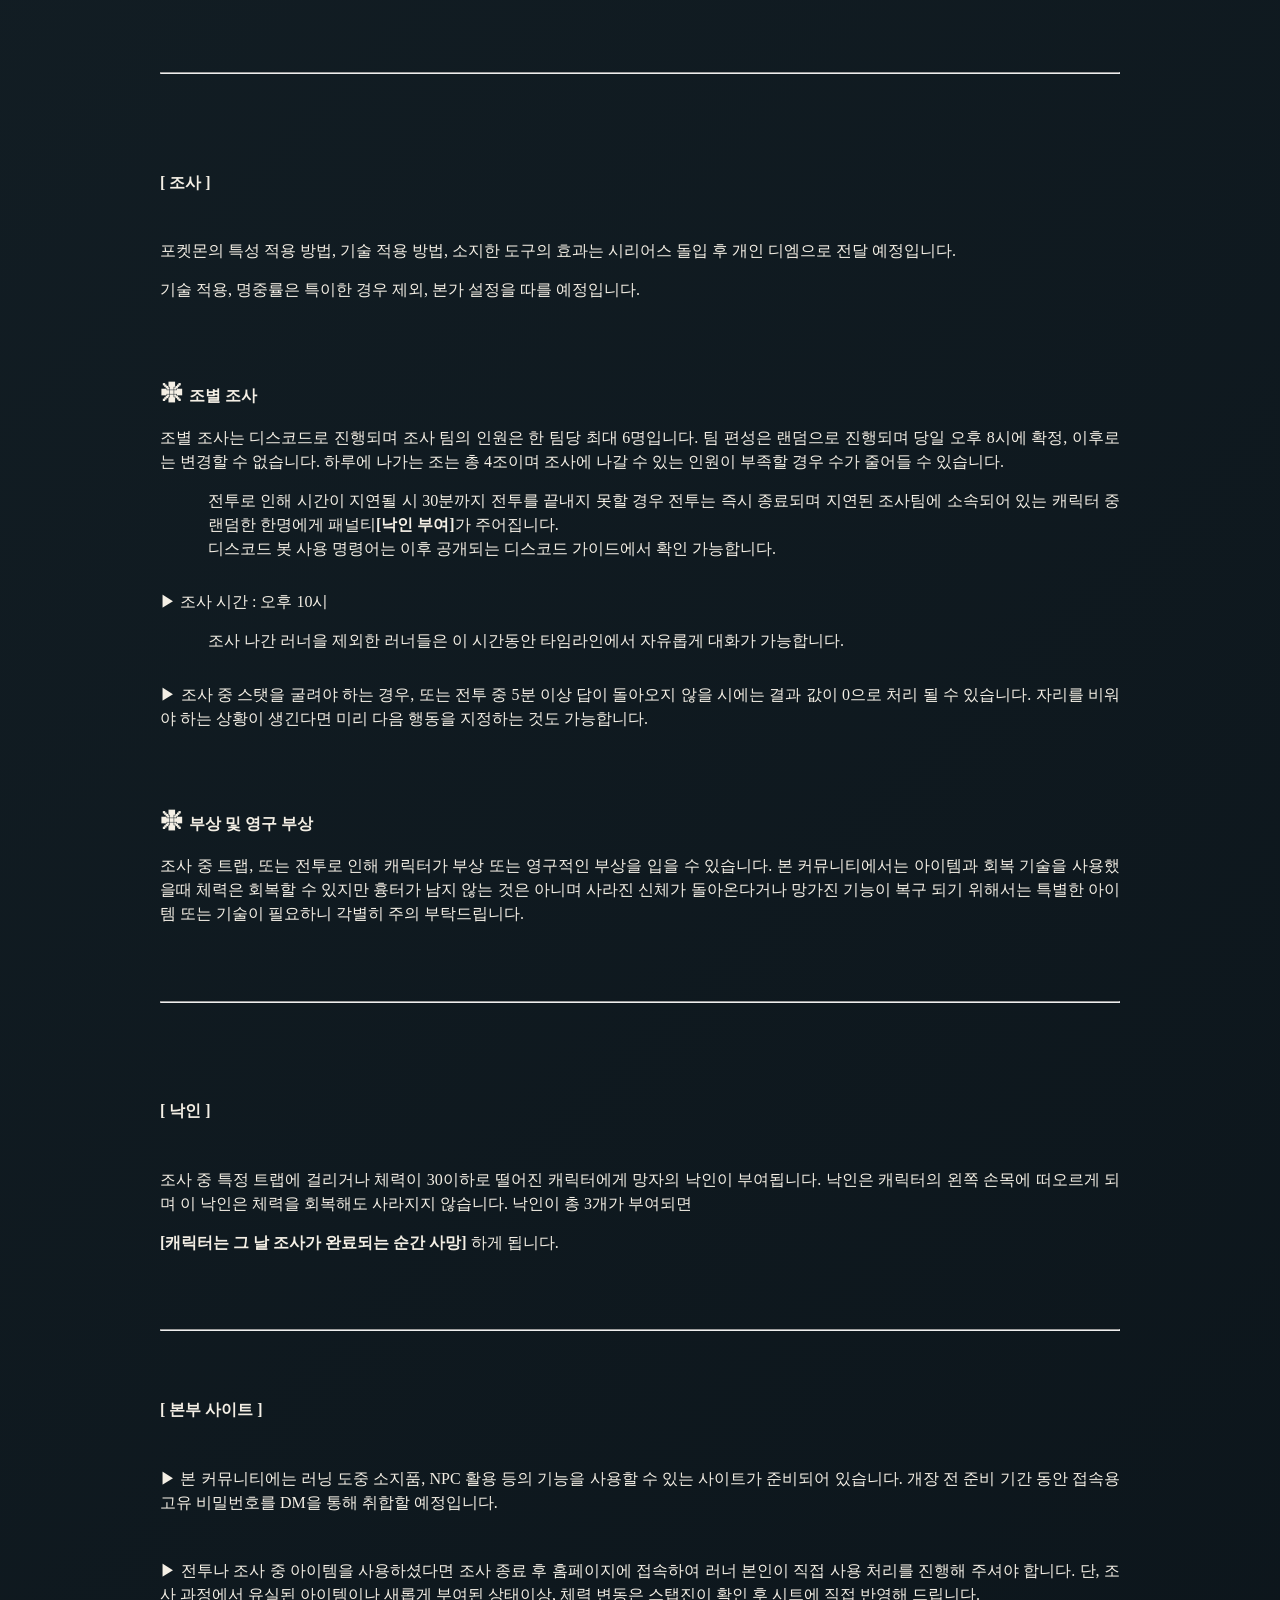
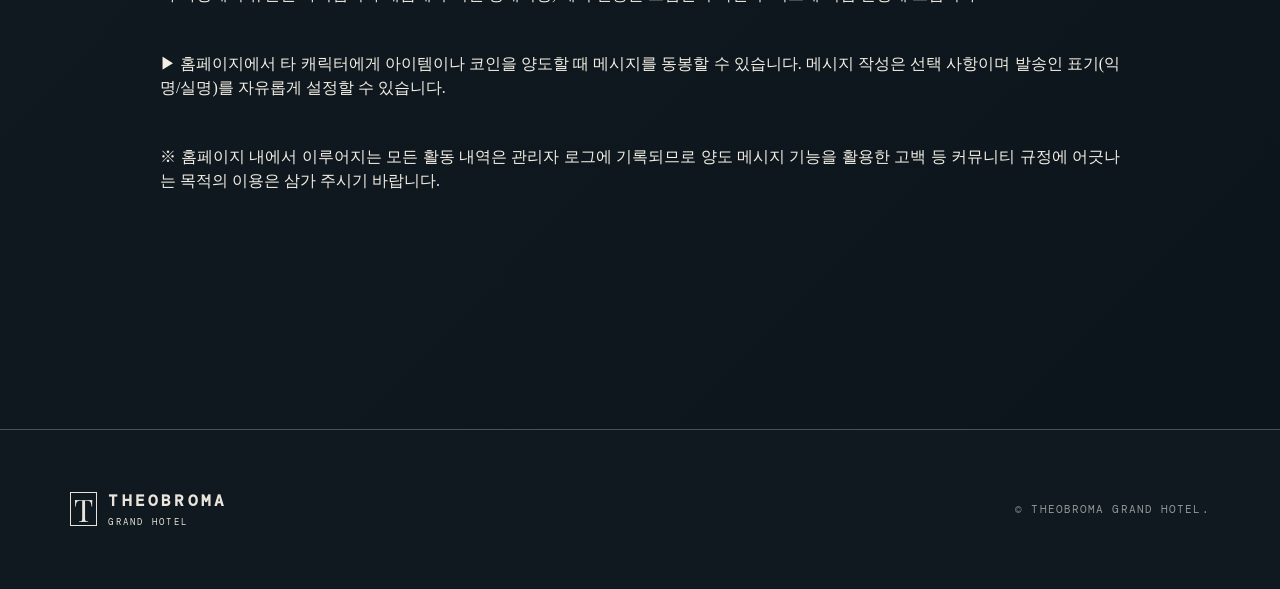
==== commit 8d1d9172: "Refine main layout and remove date labels" ====
--- a/basic-system.html
+++ b/basic-system.html
@@ -31,7 +31,7 @@
       <section class="sub-hero"><p class="section-label">THEOBROMA / GENERAL SYSTEM</p><h1>기본 시스템</h1></section>
       <section class="content-shell"><p class="sub-nav"><a href="system.html">SYSTEM</a><span>/</span>GENERAL SYSTEM</p><article class="basic-system-manual-content basic-system-static-content" id="basic-system-static"></article></section>
     </main>
-    <footer><a class="brand footer-brand" href="index.html"><span class="brand-mark">T</span><span class="brand-name">THEOBROMA</span><span class="brand-sub">GRAND HOTEL</span></a><p>© 2026 THEOBROMA GRAND HOTEL.</p></footer>
+    <footer><a class="brand footer-brand" href="index.html"><span class="brand-mark">T</span><span class="brand-name">THEOBROMA</span><span class="brand-sub">GRAND HOTEL</span></a><p>© THEOBROMA GRAND HOTEL.</p></footer>
     <script src="script.js"></script>
     <script src="basic-system-static.js"></script>
   </body>
--- a/style.css
+++ b/style.css
@@ -48,6 +48,18 @@
 /* Keep supporting copy intact; tighten only the top navigation. */
 .desktop-nav a,.header-cta{font-size:12px}
 
+.reservation .field{min-height:68px;padding-bottom:15px}
+.reservation .field small{font-size:12px}
+.reservation .field strong{font-size:16px}
+@media(min-width:761px){.reservation-grid .reservation-field,.reservation-grid .application-field{flex-basis:230px}}
+
+.staff-directory-link{display:flex;align-items:center;justify-content:space-between;min-height:122px;padding:25px 32px;background:#1a272e;color:#f4efe5;text-decoration:none;border:1px solid rgba(234,229,218,.22);transition:background .2s,padding .2s}
+.staff-directory-link:hover{background:#25363e;padding-left:40px}
+.staff-directory-link small{display:block;margin-bottom:10px;color:#c9ad78;font:400 11px 'DM Mono',monospace;letter-spacing:.14em}
+.staff-directory-link strong{font:500 28px 'Noto Serif KR',serif}
+.staff-directory-link i{font:400 28px 'DM Mono',monospace;color:#c9ad78;font-style:normal}
+@media(max-width:760px){.staff-directory-link{min-height:100px;padding:20px 22px}.staff-directory-link strong{font-size:21px}}
+
 /* Keep breathing room between the hero title and the application link. */
 .hero-content .text-link{margin-top:38px}
 
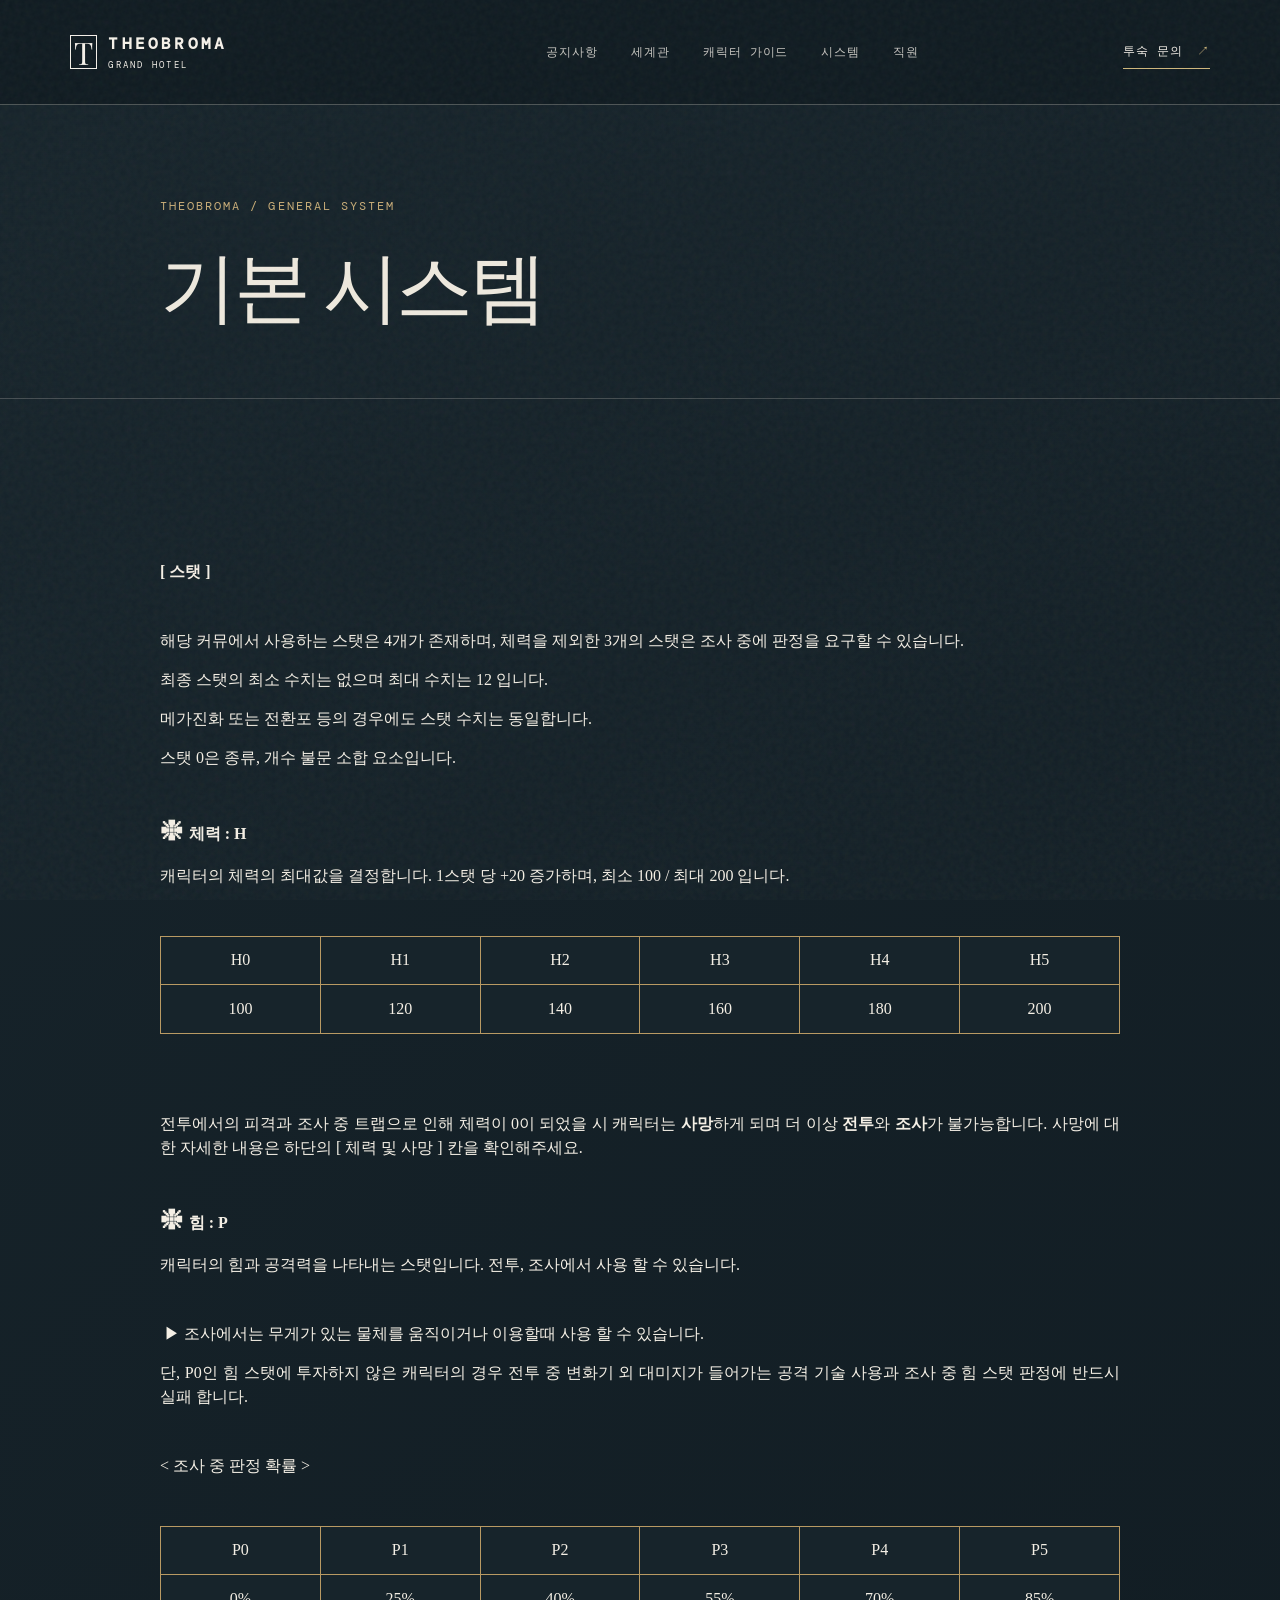
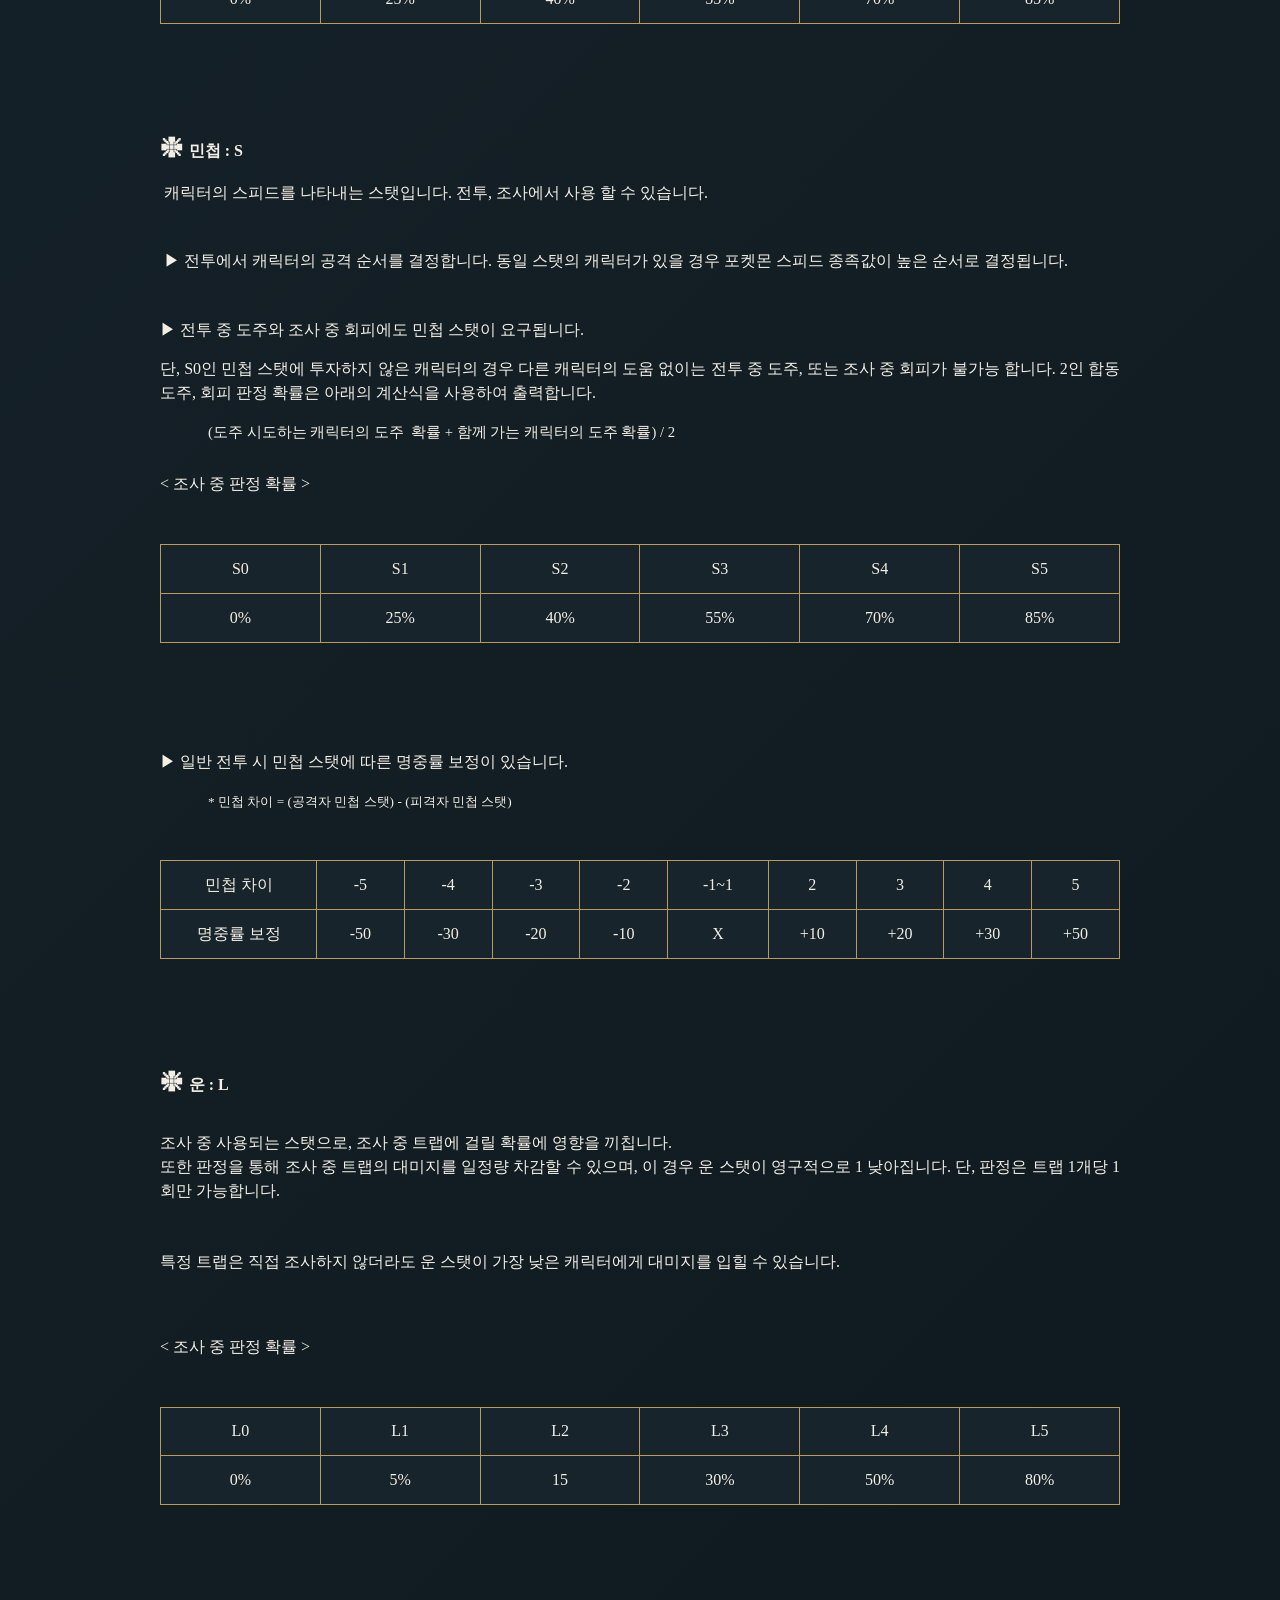
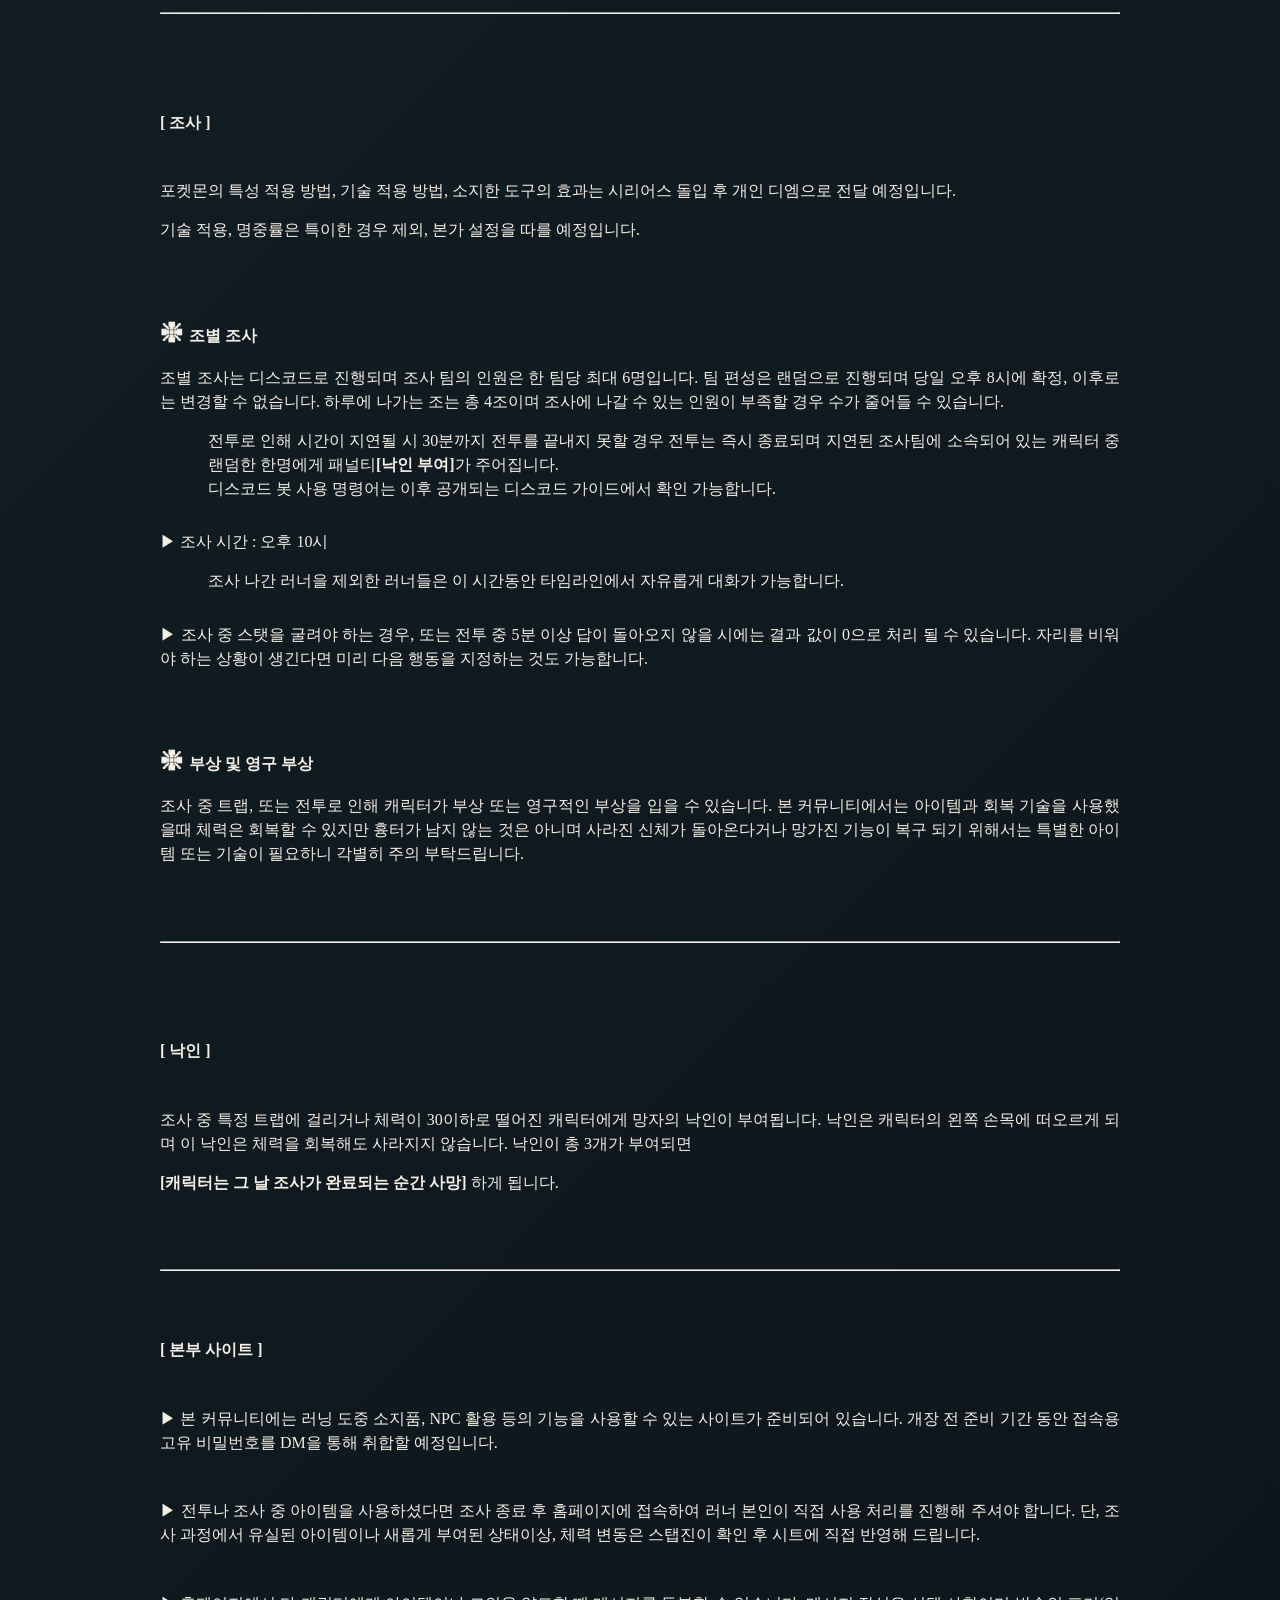
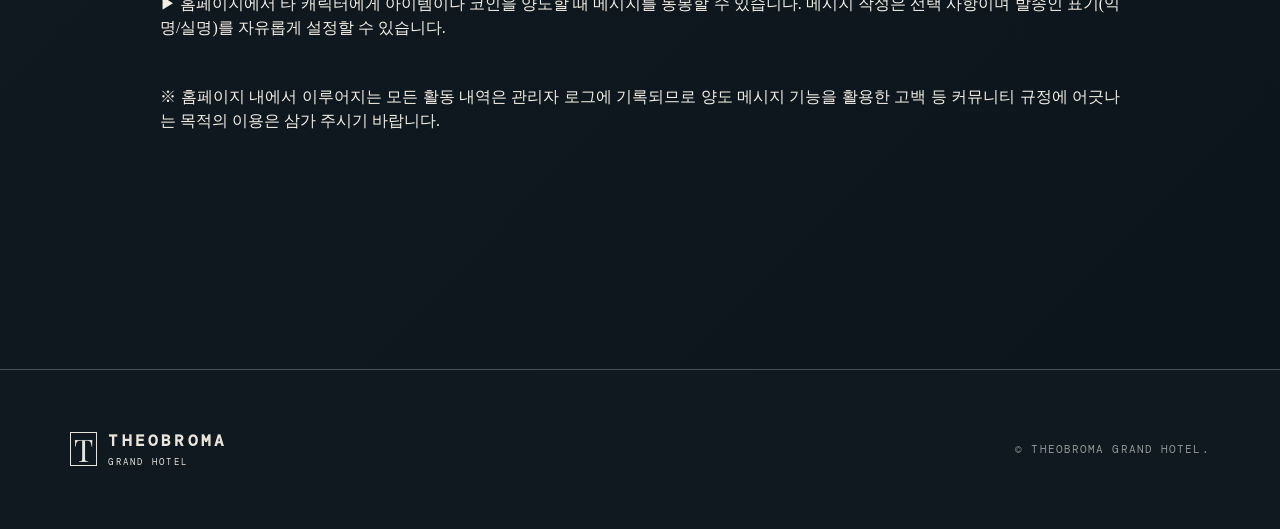
==== commit ac52a1f1: "Simplify document page headers" ====
--- a/basic-system.html
+++ b/basic-system.html
@@ -9,7 +9,7 @@
     <link href="https://fonts.googleapis.com/css2?family=DM+Mono:wght@400;500&family=Noto+Serif+KR:wght@400;500;600;700&family=Playfair+Display:ital,wght@0,500;0,600;0,700;1,500&display=swap" rel="stylesheet" />
     <link rel="stylesheet" href="style.css" />
     <style>
-      .basic-system-manual-content { border-top: 1px solid rgba(234, 229, 218, .25); padding: 32px 0; }
+      .basic-system-manual-content { padding: 32px 0; }
       .basic-system-static-content { color: #e7e2d8; font-size: 15px; line-height: 2; }
       .basic-system-static-content p { margin: 0 0 1em; }
       .basic-system-static-content table { width: 100%; margin: 3rem 0; border-collapse: collapse; background: transparent; }
@@ -29,7 +29,7 @@
     </header>
     <main class="subpage">
       <section class="sub-hero"><p class="section-label">THEOBROMA / GENERAL SYSTEM</p><h1>기본 시스템</h1></section>
-      <section class="content-shell"><p class="sub-nav"><a href="system.html">SYSTEM</a><span>/</span>GENERAL SYSTEM</p><article class="basic-system-manual-content basic-system-static-content" id="basic-system-static"></article></section>
+      <section class="content-shell"><article class="basic-system-manual-content basic-system-static-content" id="basic-system-static"></article></section>
     </main>
     <footer><a class="brand footer-brand" href="index.html"><span class="brand-mark">T</span><span class="brand-name">THEOBROMA</span><span class="brand-sub">GRAND HOTEL</span></a><p>© THEOBROMA GRAND HOTEL.</p></footer>
     <script src="script.js"></script>
--- a/style.css
+++ b/style.css
@@ -60,6 +60,13 @@
 .staff-directory-link i{font:400 28px 'DM Mono',monospace;color:#c9ad78;font-style:normal}
 @media(max-width:760px){.staff-directory-link{min-height:100px;padding:20px 22px}.staff-directory-link strong{font-size:21px}}
 
+@media(min-width:761px){.reservation-grid{display:grid;grid-template-columns:repeat(2,230px);gap:20px 24px;justify-content:end}.reservation-grid .field{flex-basis:auto}}
+@media(min-width:1400px){.reservation-grid{grid-template-columns:repeat(4,210px);gap:24px}}
+
+@media(min-width:761px){.reservation-intro{align-self:flex-end;padding-top:0}}
+
+@media(min-width:761px){.hero{height:calc(100vh - 220px);min-height:500px;max-height:none}}
+
 /* Keep breathing room between the hero title and the application link. */
 .hero-content .text-link{margin-top:38px}
 
